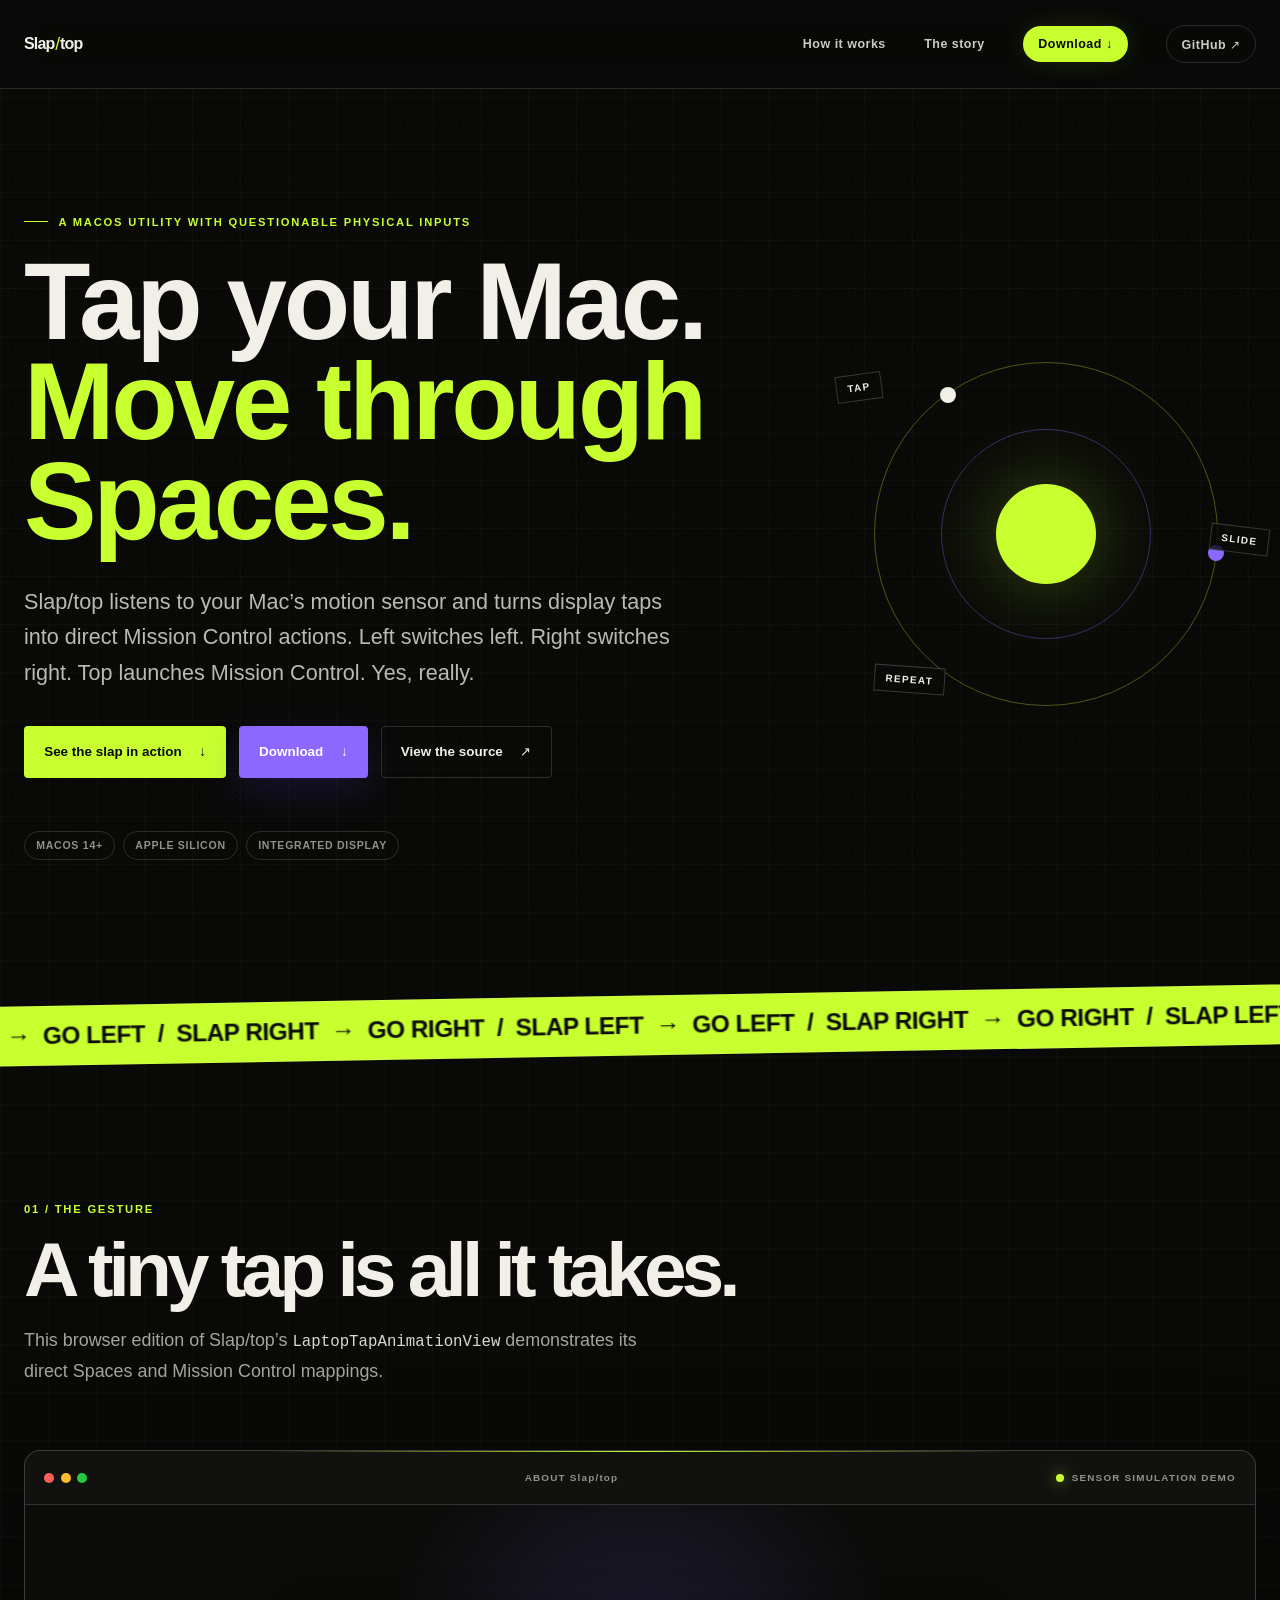
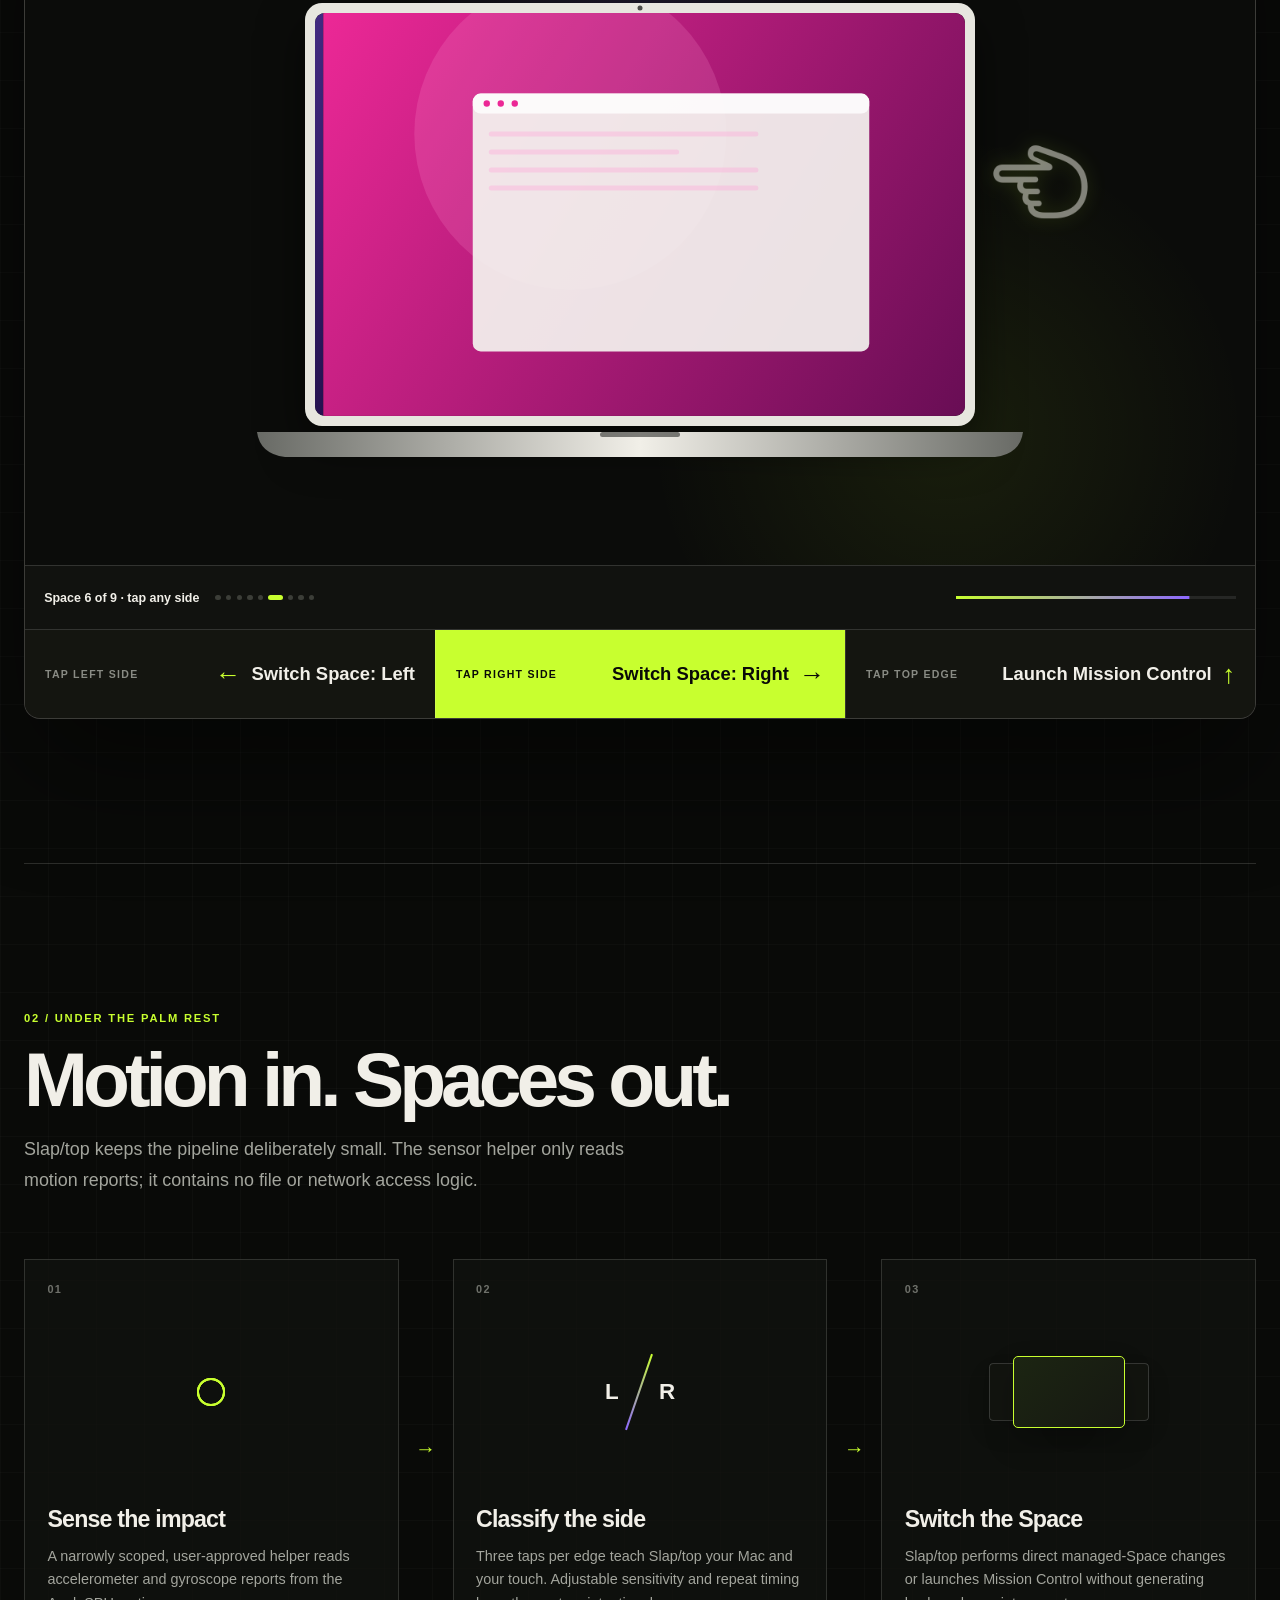
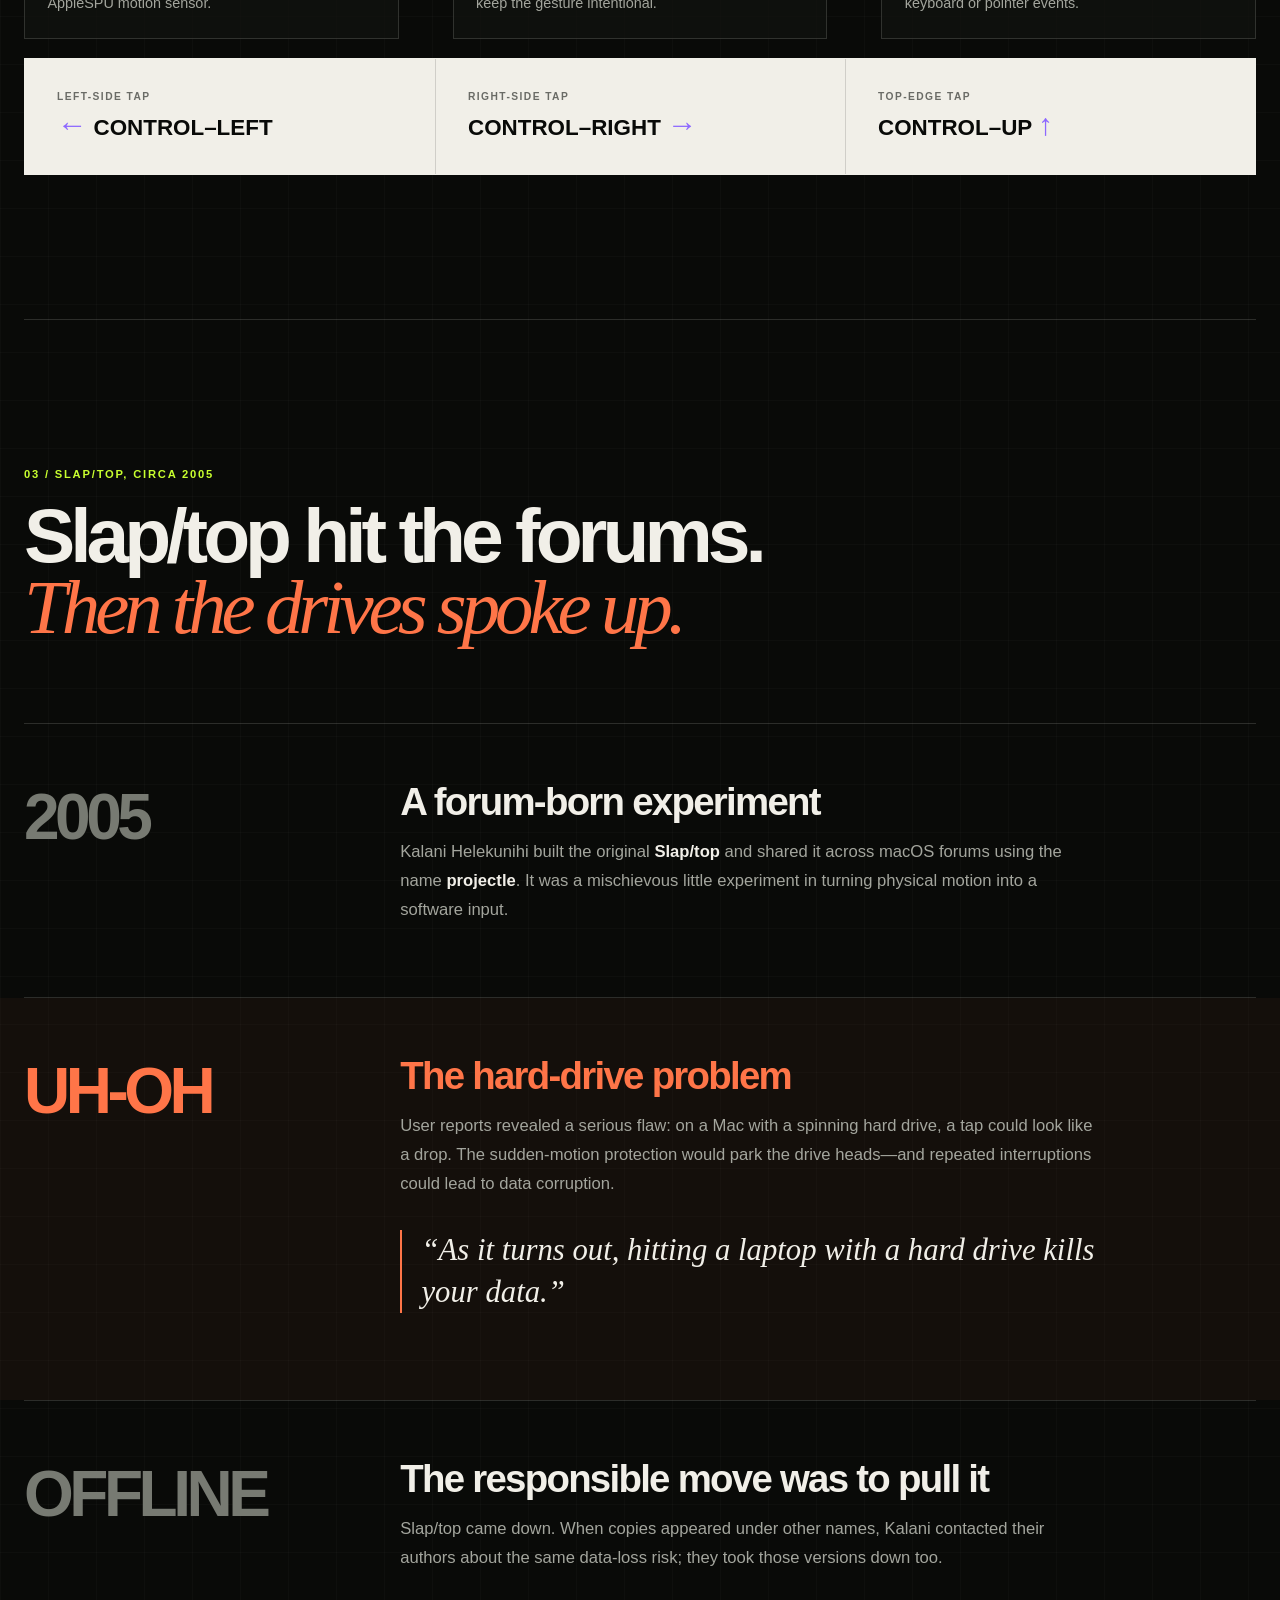
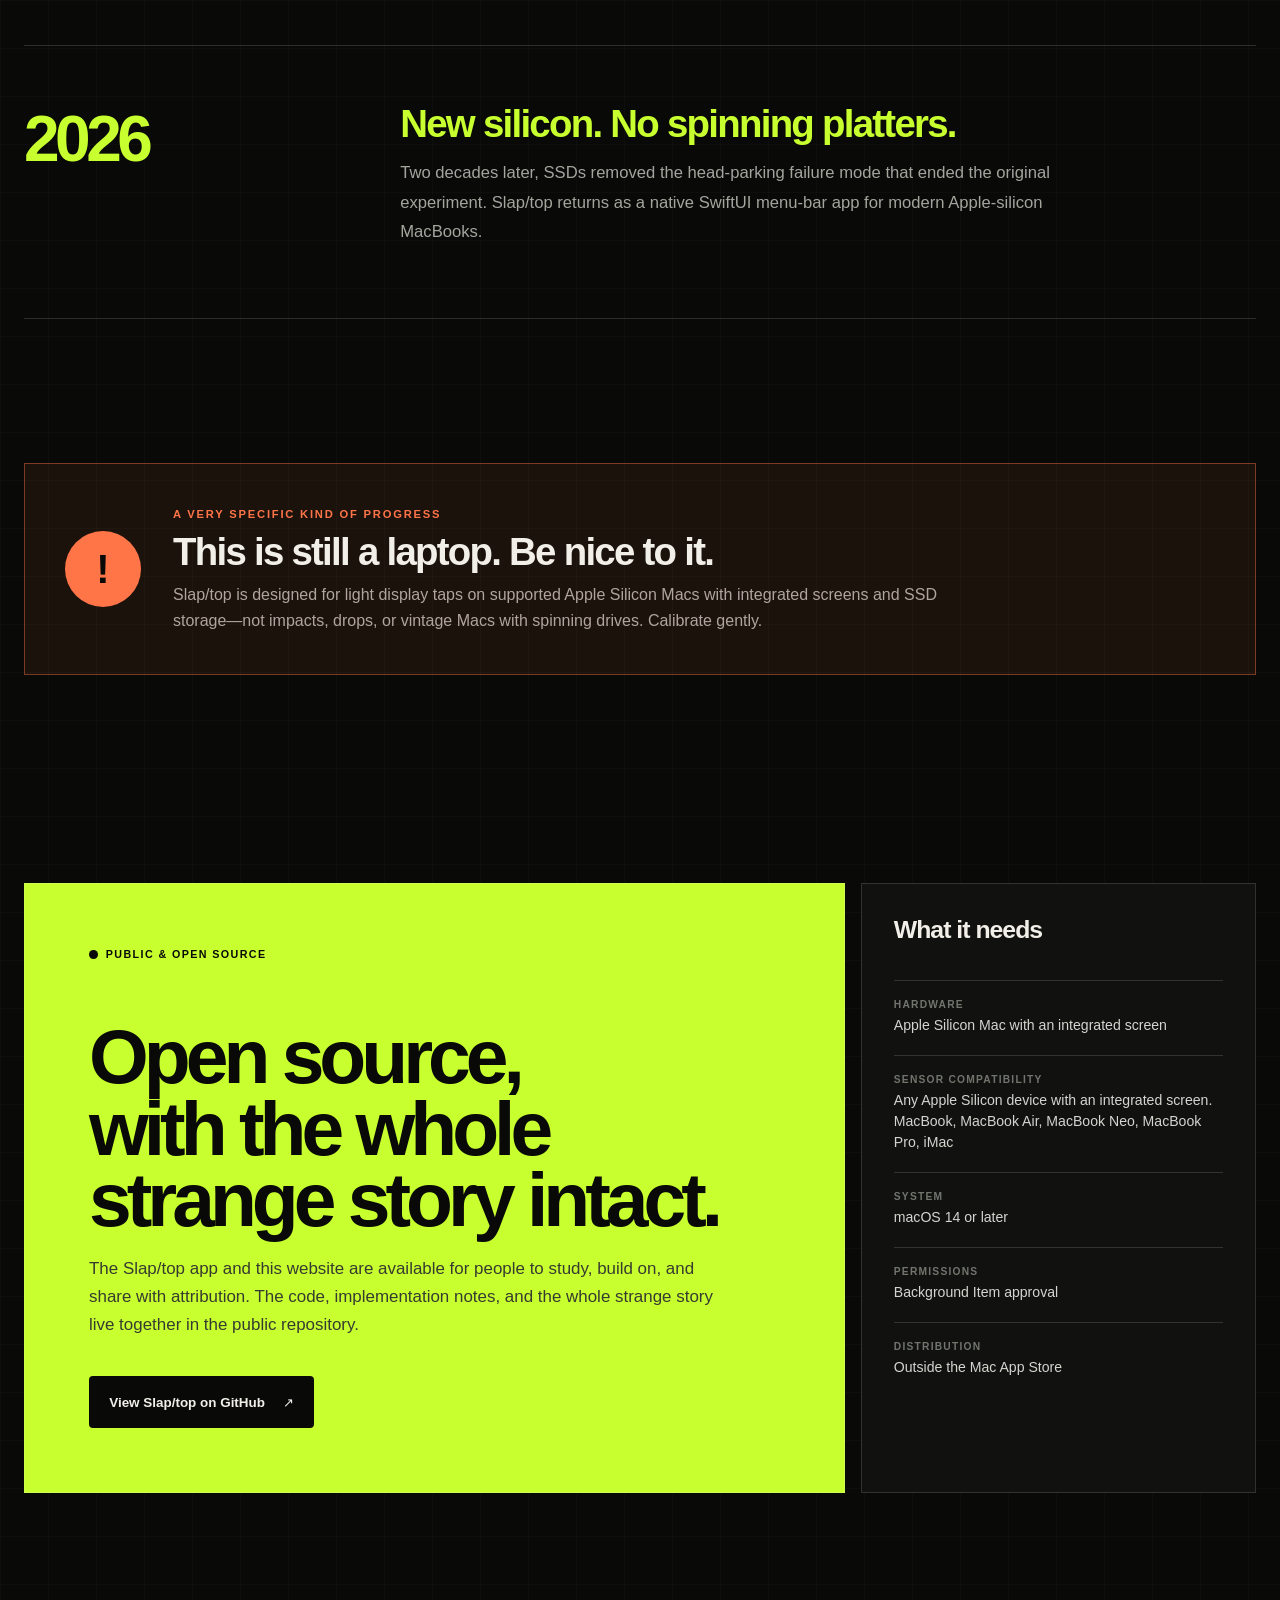
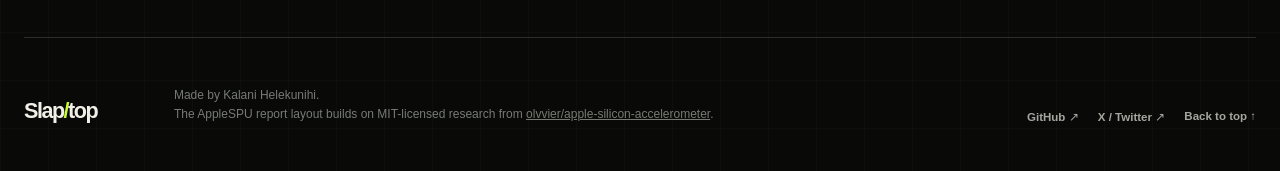
==== website/index.html @ c40cdbb3 "Build Slaptop macOS app and release pipeline Add tap detection, sensor daemon, Mission Control contr" ====
<!doctype html>
<html lang="en">
<head>
  <meta charset="utf-8">
  <meta name="viewport" content="width=device-width, initial-scale=1, maximum-scale=1, user-scalable=no, viewport-fit=cover">
  <meta name="theme-color" content="#090a08">
  <meta name="description" content="Slap/top turns display taps on an Apple Silicon Mac into direct Spaces and Mission Control actions. A modern revival of Kalani Helekunihi's 2005 utility, originally shared under the forum name projectle.">
  <meta property="og:type" content="website">
  <meta property="og:url" content="https://slaptop.am.guru/">
  <meta property="og:title" content="Slap/top — tap your Mac, move through Spaces">
  <meta property="og:description" content="A wonderfully unnecessary macOS utility by Kalani Helekunihi, rebuilt for Apple silicon.">
  <meta property="og:image" content="https://slaptop.am.guru/og.png?v=20260718-7">
  <meta property="og:image:type" content="image/png">
  <meta property="og:image:width" content="2400">
  <meta property="og:image:height" content="1260">
  <meta property="og:image:alt" content="Slap/top social card showing the slash wordmark and an outlined laptop with nine colorful Spaces.">
  <meta name="twitter:card" content="summary_large_image">
  <meta name="twitter:title" content="Slap/top — tap your Mac, move through Spaces">
  <meta name="twitter:description" content="A wonderfully unnecessary macOS utility by Kalani Helekunihi, rebuilt for Apple silicon.">
  <meta name="twitter:image" content="https://slaptop.am.guru/og.png?v=20260718-7">
  <title>Slap/top — Tap your Mac. Move through Spaces.</title>
  <link rel="alternate" type="image/svg+xml" href="og.svg?v=20260718-7" title="Slap/top social card vector source">
  <link rel="preload" as="image" href="mission-control.webp?v=20260718-4" type="image/webp">
  <link rel="stylesheet" href="styles.css?v=20260718-11">
  <script src="script.js?v=20260718-12" defer></script>
</head>
<body>
  <a class="skip-link" href="#main">Skip to content</a>

  <div class="ambient ambient-one" aria-hidden="true"></div>
  <div class="ambient ambient-two" aria-hidden="true"></div>

  <header class="site-header">
    <div class="site-header-inner">
      <a class="wordmark" href="#top" aria-label="Slap/top home">
        <span>Slap</span><b aria-hidden="true">/</b><span>top</span>
      </a>
      <nav aria-label="Primary navigation">
        <a href="#how">How it works</a>
        <a href="#history">The story</a>
        <a class="nav-download" href="https://github.com/AM-Guru/Slaptop/releases/latest" data-latest-dmg>
          Download <span aria-hidden="true">↓</span>
        </a>
        <a class="nav-github" href="https://github.com/am-guru/Slaptop" target="_blank" rel="noopener noreferrer">
          GitHub <span aria-hidden="true">↗</span>
        </a>
      </nav>
    </div>
  </header>

  <main id="main">
    <section class="hero" id="top">
      <div class="hero-copy">
        <div class="eyebrow reveal">A macOS utility with questionable physical inputs</div>
        <h1 class="reveal">
          Tap your Mac.<br>
          <span>Move through Spaces.</span>
        </h1>
        <p class="hero-lede reveal">
          Slap/top listens to your Mac’s motion sensor and turns display taps into direct Mission Control actions. Left switches left. Right switches right. Top launches Mission Control. Yes, really.
        </p>
        <div class="hero-actions reveal">
          <a class="button button-primary" href="#demo">See the slap in action <span aria-hidden="true">↓</span></a>
          <a class="button button-download" href="https://github.com/AM-Guru/Slaptop/releases/latest" data-latest-dmg>
            Download <span aria-hidden="true">↓</span>
          </a>
          <a class="button button-secondary" href="https://github.com/am-guru/Slaptop" target="_blank" rel="noopener noreferrer">
            View the source <span aria-hidden="true">↗</span>
          </a>
        </div>
        <div class="hero-meta reveal" aria-label="System requirements">
          <span>macOS 14+</span>
          <span>Apple silicon</span>
          <span>Integrated display</span>
        </div>
      </div>

      <div class="hero-orbit" aria-hidden="true">
        <div class="orbit-ring"></div>
        <span class="orbit-label orbit-label-one">TAP</span>
        <span class="orbit-label orbit-label-two">SLIDE</span>
        <span class="orbit-label orbit-label-three">REPEAT</span>
      </div>
    </section>

    <div class="kinetic-strip" aria-hidden="true">
      <div class="kinetic-track">
        <span>SLAP LEFT&nbsp; → &nbsp;GO LEFT&nbsp; / &nbsp;SLAP RIGHT&nbsp; → &nbsp;GO RIGHT&nbsp; / &nbsp;</span>
        <span>SLAP LEFT&nbsp; → &nbsp;GO LEFT&nbsp; / &nbsp;SLAP RIGHT&nbsp; → &nbsp;GO RIGHT&nbsp; / &nbsp;</span>
      </div>
    </div>

    <section class="demo-section" id="demo">
      <div class="section-heading reveal">
        <span class="section-number">01 / THE GESTURE</span>
        <h2>A tiny tap is all it takes.</h2>
        <p>This browser edition of Slap/top’s <code>LaptopTapAnimationView</code> demonstrates its direct Spaces and Mission Control mappings.</p>
      </div>

      <div class="demo-shell reveal">
        <div class="demo-topbar">
          <div class="window-dots" aria-hidden="true"><i></i><i></i><i></i></div>
          <span>ABOUT Slap/top</span>
          <span class="live-badge"><i aria-hidden="true"></i> SENSOR SIMULATION DEMO</span>
        </div>
        <div class="demo-stage" role="group" aria-label="Interactive Slap/top demonstration with nine virtual Spaces and Mission Control">
          <canvas id="tap-demo" aria-hidden="true"></canvas>
          <button class="screen-tap-zone screen-tap-left" type="button" data-screen-tap="left" aria-label="Tap the left side of the display to switch one Space left"></button>
          <button class="screen-tap-zone screen-tap-right" type="button" data-screen-tap="right" aria-label="Tap the right side of the display to switch one Space right"></button>
          <button class="screen-tap-zone screen-tap-top" type="button" data-screen-tap="top" aria-label="Tap the top edge of the display to launch Mission Control"></button>
          <div class="demo-fallback">Tap left to switch left. Tap right to switch right. Tap the top edge to launch Mission Control.</div>
        </div>
        <div class="demo-caption" aria-live="polite">
          <div class="demo-status">
            <span id="demo-caption">Space 5 of 9 · tap any side</span>
            <div class="space-pagination" id="space-pagination" aria-hidden="true"></div>
          </div>
          <div class="phase-meter" aria-hidden="true"><i id="phase-meter-fill"></i></div>
        </div>
        <div class="demo-controls" aria-label="Try the Slap/top gesture">
          <button class="demo-control demo-control-left" type="button" data-tap-side="left">
            <span>Tap left side</span>
            <strong><i aria-hidden="true">←</i> Switch Space: Left</strong>
          </button>
          <button class="demo-control demo-control-right" type="button" data-tap-side="right">
            <span>Tap right side</span>
            <strong>Switch Space: Right <i aria-hidden="true">→</i></strong>
          </button>
          <button class="demo-control demo-control-top" type="button" data-tap-side="top">
            <span>Tap top edge</span>
            <strong>Launch Mission Control <i aria-hidden="true">↑</i></strong>
          </button>
        </div>
      </div>
    </section>

    <section class="how-section" id="how">
      <div class="section-heading reveal">
        <span class="section-number">02 / UNDER THE PALM REST</span>
        <h2>Motion in. Spaces out.</h2>
        <p>Slap/top keeps the pipeline deliberately small. The sensor helper only reads motion reports; it contains no file or network access logic.</p>
      </div>

      <div class="signal-flow">
        <article class="flow-card reveal">
          <span class="flow-index">01</span>
          <div class="flow-glyph sensor-glyph" aria-hidden="true"><i></i><i></i><i></i></div>
          <h3>Sense the impact</h3>
          <p>A narrowly scoped, user-approved helper reads accelerometer and gyroscope reports from the AppleSPU motion sensor.</p>
        </article>
        <div class="flow-arrow" aria-hidden="true">→</div>
        <article class="flow-card reveal">
          <span class="flow-index">02</span>
          <div class="flow-glyph classify-glyph" aria-hidden="true"><span>L</span><i></i><span>R</span></div>
          <h3>Classify the side</h3>
          <p>Three taps per edge teach Slap/top your Mac and your touch. Adjustable sensitivity and repeat timing keep the gesture intentional.</p>
        </article>
        <div class="flow-arrow" aria-hidden="true">→</div>
        <article class="flow-card reveal">
          <span class="flow-index">03</span>
          <div class="flow-glyph spaces-glyph" aria-hidden="true"><i></i><i></i><i></i></div>
          <h3>Switch the Space</h3>
          <p>Slap/top performs direct managed-Space changes or launches Mission Control without generating keyboard or pointer events.</p>
        </article>
      </div>

      <div class="mapping-card reveal">
        <div>
          <span class="mapping-label">LEFT-SIDE TAP</span>
          <strong><i aria-hidden="true">←</i> CONTROL–LEFT</strong>
        </div>
        <div>
          <span class="mapping-label">RIGHT-SIDE TAP</span>
          <strong>CONTROL–RIGHT <i aria-hidden="true">→</i></strong>
        </div>
        <div>
          <span class="mapping-label">TOP-EDGE TAP</span>
          <strong>CONTROL–UP <i aria-hidden="true">↑</i></strong>
        </div>
      </div>
    </section>

    <section class="history-section" id="history">
      <div class="history-intro reveal">
        <span class="section-number">03 / Slap/top, CIRCA 2005</span>
        <h2>Slap/top hit the forums.<br><em>Then the drives spoke up.</em></h2>
      </div>

      <div class="timeline">
        <article class="timeline-item reveal">
          <div class="timeline-year">2005</div>
          <div class="timeline-copy">
            <h3>A forum-born experiment</h3>
            <p>Kalani Helekunihi built the original <strong>Slap/top</strong> and shared it across macOS forums using the name <strong>projectle</strong>. It was a mischievous little experiment in turning physical motion into a software input.</p>
          </div>
        </article>

        <article class="timeline-item timeline-warning reveal">
          <div class="timeline-year">UH-OH</div>
          <div class="timeline-copy">
            <h3>The hard-drive problem</h3>
            <p>User reports revealed a serious flaw: on a Mac with a spinning hard drive, a tap could look like a drop. The sudden-motion protection would park the drive heads—and repeated interruptions could lead to data corruption.</p>
            <p class="pull-quote">“As it turns out, hitting a laptop with a hard drive kills your data.”</p>
          </div>
        </article>

        <article class="timeline-item reveal">
          <div class="timeline-year">OFFLINE</div>
          <div class="timeline-copy">
            <h3>The responsible move was to pull it</h3>
            <p>Slap/top came down. When copies appeared under other names, Kalani contacted their authors about the same data-loss risk; they took those versions down too.</p>
          </div>
        </article>

        <article class="timeline-item timeline-now reveal">
          <div class="timeline-year">2026</div>
          <div class="timeline-copy">
            <h3>New silicon. No spinning platters.</h3>
            <p>Two decades later, SSDs removed the head-parking failure mode that ended the original experiment. Slap/top returns as a native SwiftUI menu-bar app for modern Apple-silicon MacBooks.</p>
          </div>
        </article>
      </div>
    </section>

    <section class="reality-check reveal" aria-labelledby="reality-heading">
      <div class="reality-mark" aria-hidden="true">!</div>
      <div>
        <span class="section-number">A VERY SPECIFIC KIND OF PROGRESS</span>
        <h2 id="reality-heading">This is still a laptop. Be nice to it.</h2>
        <p>Slap/top is designed for light display taps on supported Apple Silicon Macs with integrated screens and SSD storage—not impacts, drops, or vintage Macs with spinning drives. Calibrate gently.</p>
      </div>
    </section>

    <section class="open-section" id="source">
      <div class="open-card reveal">
        <span class="availability"><i aria-hidden="true"></i> PUBLIC &amp; OPEN SOURCE</span>
        <h2>Open source,<br>with the whole strange story intact.</h2>
        <p>The Slap/top app and this website are available for people to study, build on, and share with attribution. The code, implementation notes, and the whole strange story live together in the public repository.</p>
        <a class="button button-dark" href="https://github.com/am-guru/Slaptop" target="_blank" rel="noopener noreferrer">
          View Slap/top on GitHub <span aria-hidden="true">↗</span>
        </a>
      </div>

      <div class="requirements reveal">
        <h3>What it needs</h3>
        <dl>
          <div><dt>Hardware</dt><dd>Apple Silicon Mac with an integrated screen</dd></div>
          <div><dt>Sensor compatibility</dt><dd>Any Apple Silicon device with an integrated screen. MacBook, MacBook Air, MacBook Neo, MacBook Pro, iMac</dd></div>
          <div><dt>System</dt><dd>macOS 14 or later</dd></div>
          <div><dt>Permissions</dt><dd>Background Item approval</dd></div>
          <div><dt>Distribution</dt><dd>Outside the Mac App Store</dd></div>
        </dl>
      </div>
    </section>
  </main>

  <footer>
    <div class="footer-wordmark">Slap<span>/</span>top</div>
    <p>Made by Kalani Helekunihi.<br>The AppleSPU report layout builds on MIT-licensed research from <a href="https://github.com/olvvier/apple-silicon-accelerometer" target="_blank" rel="noopener noreferrer">olvvier/apple-silicon-accelerometer</a>.</p>
    <div class="footer-links">
      <a href="https://github.com/am-guru/Slaptop" target="_blank" rel="noopener noreferrer">GitHub ↗</a>
      <a href="https://x.com/kalanimakutu" target="_blank" rel="noopener noreferrer" aria-label="Kalani Helekunihi on X">X / Twitter ↗</a>
      <a href="#top">Back to top ↑</a>
    </div>
  </footer>
</body>
</html>
---- website/styles.css ----
:root {
  --ink: #090a08;
  --paper: #f1efe8;
  --muted: #a3a59d;
  --line: rgba(241, 239, 232, 0.15);
  --acid: #c8ff2f;
  --violet: #8d68ff;
  --orange: #ff7548;
  --blue: #527dff;
  --max: 1240px;
  color-scheme: dark;
  font-family: Inter, ui-sans-serif, -apple-system, BlinkMacSystemFont, "Segoe UI", sans-serif;
  font-synthesis: none;
  background: var(--ink);
  color: var(--paper);
}

* {
  box-sizing: border-box;
}

html {
  width: 100%;
  max-width: 100%;
  overflow-x: hidden;
  overflow-x: clip;
  overscroll-behavior-x: none;
  scroll-behavior: auto;
  scroll-padding-top: 7rem;
  touch-action: pan-y;
  -webkit-text-size-adjust: 100%;
  text-size-adjust: 100%;
}

body {
  position: relative;
  width: 100%;
  max-width: 100%;
  min-width: 0;
  margin: 0;
  overflow-x: hidden;
  overflow-x: clip;
  overscroll-behavior-x: none;
  touch-action: pan-y;
  background:
    linear-gradient(rgba(255,255,255,0.021) 1px, transparent 1px),
    linear-gradient(90deg, rgba(255,255,255,0.021) 1px, transparent 1px),
    var(--ink);
  background-size: 48px 48px;
  color: var(--paper);
}

body::before {
  position: fixed;
  z-index: 20;
  inset: 0;
  pointer-events: none;
  content: "";
  opacity: 0.18;
  background-image:
    radial-gradient(circle at 15% 25%, rgba(255,255,255,0.16) 0 0.5px, transparent 0.8px),
    radial-gradient(circle at 75% 65%, rgba(255,255,255,0.12) 0 0.45px, transparent 0.75px);
  background-size: 7px 7px, 11px 11px;
}

a {
  color: inherit;
}

button,
a {
  -webkit-tap-highlight-color: transparent;
  touch-action: manipulation;
}

button {
  font: inherit;
}

.skip-link {
  position: fixed;
  z-index: 100;
  top: 1rem;
  left: 1rem;
  padding: 0.7rem 1rem;
  transform: translateY(-200%);
  background: var(--acid);
  color: var(--ink);
  font-weight: 800;
}

.skip-link:focus {
  transform: translateY(0);
}

.ambient {
  position: fixed;
  z-index: -1;
  width: 44rem;
  height: 44rem;
  border-radius: 50%;
  filter: blur(120px);
  opacity: 0.13;
  pointer-events: none;
}

.ambient-one {
  top: -20rem;
  right: -13rem;
  background: var(--violet);
}

.ambient-two {
  bottom: 5rem;
  left: -24rem;
  background: var(--acid);
}

.site-header {
  position: fixed;
  z-index: 50;
  inset: 0 0 auto;
  width: 100%;
  margin: 0;
  border-bottom: 1px solid var(--line);
  background: rgba(9, 10, 8, 0.88);
  -webkit-backdrop-filter: blur(22px) saturate(145%);
  backdrop-filter: blur(22px) saturate(145%);
}

main {
  width: 100%;
  max-width: 100%;
  overflow-x: hidden;
  overflow-x: clip;
  padding-top: 88px;
}

.site-header-inner {
  width: min(calc(100% - 48px), var(--max));
  height: 88px;
  margin: 0 auto;
  display: flex;
  align-items: center;
  justify-content: space-between;
}

.wordmark {
  display: inline-flex;
  align-items: center;
  gap: 0;
  color: var(--paper);
  font-size: 1rem;
  font-weight: 900;
  letter-spacing: -0.05em;
  text-decoration: none;
}

.wordmark b {
  margin: 0 0.04em;
  color: var(--acid);
  font-size: 1.1em;
  font-weight: 500;
  text-shadow: 0 0 18px rgba(200, 255, 47, 0.48);
}

nav {
  display: flex;
  align-items: center;
  gap: clamp(1.2rem, 3vw, 2.6rem);
}

nav a {
  color: #cacbc5;
  font-size: 0.78rem;
  font-weight: 700;
  letter-spacing: 0.04em;
  text-decoration: none;
  transition: color 180ms ease;
}

nav a:hover,
nav a:focus-visible {
  color: var(--paper);
}

.nav-github {
  padding: 0.66rem 0.9rem;
  border: 1px solid var(--line);
  border-radius: 999px;
}

.nav-download {
  padding: 0.7rem 0.95rem;
  border-radius: 999px;
  background: var(--acid);
  color: var(--ink);
  box-shadow: 0 0 24px rgba(200, 255, 47, 0.12);
}

nav a.nav-download:hover,
nav a.nav-download:focus-visible {
  background: #d7ff68;
  color: var(--ink);
}

.hero {
  position: relative;
  width: min(calc(100% - 48px), var(--max));
  min-height: 760px;
  margin: 0 auto;
  display: grid;
  align-items: center;
  grid-template-columns: minmax(0, 1fr) 32%;
  padding: 7.5rem 0 8.5rem;
}

.hero-copy {
  position: relative;
  z-index: 2;
}

.eyebrow,
.section-number {
  display: inline-flex;
  align-items: center;
  gap: 0.65rem;
  color: var(--acid);
  font-size: 0.7rem;
  font-weight: 850;
  letter-spacing: 0.16em;
  text-transform: uppercase;
}

.eyebrow::before {
  width: 1.5rem;
  height: 1px;
  content: "";
  background: currentColor;
}

h1,
h2,
h3,
p {
  margin-top: 0;
}

h1 {
  max-width: 980px;
  margin: 1.5rem 0 2rem;
  font-size: clamp(4.2rem, 8.5vw, 8.4rem);
  font-weight: 900;
  font-kerning: normal;
  line-height: 0.92;
  letter-spacing: -0.03em;
  text-rendering: optimizeLegibility;
}

h1 span {
  display: inline-block;
  color: var(--acid);
  -webkit-text-stroke: 0;
}

.hero-lede {
  max-width: 660px;
  color: #b8bab3;
  font-size: clamp(1.08rem, 2vw, 1.35rem);
  line-height: 1.65;
}

.hero-actions {
  margin-top: 2.2rem;
  display: flex;
  flex-wrap: wrap;
  gap: 0.8rem;
}

.button {
  min-height: 52px;
  display: inline-flex;
  align-items: center;
  justify-content: center;
  gap: 1.1rem;
  padding: 0.9rem 1.2rem;
  border: 1px solid transparent;
  border-radius: 4px;
  font-size: 0.84rem;
  font-weight: 800;
  text-decoration: none;
  transition: transform 180ms ease, background 180ms ease, color 180ms ease, border-color 180ms ease;
}

.button:hover,
.button:focus-visible {
  transform: translateY(-2px);
}

.button-primary {
  background: var(--acid);
  color: var(--ink);
}

.button-primary:hover,
.button-primary:focus-visible {
  background: #d7ff68;
}

.button-secondary {
  border-color: var(--line);
  color: var(--paper);
}

.button-download {
  border-color: rgba(141, 104, 255, 0.78);
  background: var(--violet);
  color: #fff;
  box-shadow: 0 14px 36px rgba(82, 46, 180, 0.22);
}

.button-download:hover,
.button-download:focus-visible {
  border-color: #a98fff;
  background: #9d7cff;
}

.button-secondary:hover,
.button-secondary:focus-visible {
  border-color: rgba(241, 239, 232, 0.45);
  background: rgba(255,255,255,0.05);
}

.hero-meta {
  margin-top: 3.3rem;
  display: flex;
  flex-wrap: wrap;
  gap: 0.5rem;
}

.hero-meta span {
  padding: 0.48rem 0.7rem;
  border: 1px solid var(--line);
  border-radius: 999px;
  color: #8f918a;
  font-size: 0.66rem;
  font-weight: 750;
  letter-spacing: 0.07em;
  text-transform: uppercase;
}

.hero-orbit {
  position: relative;
  aspect-ratio: 1;
  width: min(34vw, 420px);
  justify-self: end;
}

.orbit-ring,
.hero-orbit::before,
.hero-orbit::after {
  position: absolute;
  inset: 9%;
  border: 1px solid rgba(200, 255, 47, 0.32);
  border-radius: 50%;
  content: "";
}

.hero-orbit::before {
  inset: 25%;
  border-color: rgba(141, 104, 255, 0.36);
}

.hero-orbit::after {
  inset: 38%;
  border: 0;
  background: var(--acid);
  box-shadow: 0 0 80px rgba(200, 255, 47, 0.28);
  animation: orbit-pulse 3.6s ease-in-out infinite;
}

.orbit-ring {
  animation: orbit-spin 14s linear infinite;
}

.orbit-ring::before,
.orbit-ring::after {
  position: absolute;
  width: 1rem;
  height: 1rem;
  border-radius: 50%;
  content: "";
  background: var(--paper);
}

.orbit-ring::before {
  top: 7%;
  left: 19%;
}

.orbit-ring::after {
  right: -0.45rem;
  bottom: 42%;
  background: var(--violet);
}

.orbit-label {
  position: absolute;
  z-index: 2;
  padding: 0.45rem 0.65rem;
  border: 1px solid rgba(255,255,255,0.19);
  background: rgba(9, 10, 8, 0.8);
  color: var(--paper);
  font-size: 0.62rem;
  font-weight: 900;
  letter-spacing: 0.14em;
}

.orbit-label-one { top: 12%; left: 0; transform: rotate(-8deg); }
.orbit-label-two { top: 48%; right: -3%; transform: rotate(7deg); }
.orbit-label-three { bottom: 12%; left: 9%; transform: rotate(4deg); }

@keyframes orbit-spin {
  to { transform: rotate(360deg); }
}

@keyframes orbit-pulse {
  0%, 100% { transform: scale(0.9); }
  50% { transform: scale(1.08); }
}

.kinetic-strip {
  overflow: hidden;
  border-block: 1px solid var(--line);
  background: var(--acid);
  color: var(--ink);
  transform: rotate(-1deg) scale(1.015);
}

.kinetic-track {
  width: max-content;
  display: flex;
  padding: 0.9rem 0;
  font-size: clamp(1rem, 2vw, 1.5rem);
  font-weight: 950;
  letter-spacing: -0.02em;
  animation: ticker 22s linear infinite;
  will-change: transform;
}

.kinetic-track > span {
  flex: 0 0 auto;
  white-space: nowrap;
}

.kinetic-track.is-managed {
  animation: none;
}

@keyframes ticker {
  to { transform: translateX(-50%); }
}

.demo-section,
.how-section,
.history-section,
.open-section {
  width: min(calc(100% - 48px), var(--max));
  margin: 0 auto;
  padding: 9rem 0;
}

.section-heading {
  max-width: 760px;
  margin-bottom: 4rem;
}

.section-heading h2,
.history-intro h2,
.open-card h2 {
  margin: 1.1rem 0 1.2rem;
  font-size: clamp(3rem, 6vw, 5.8rem);
  line-height: 0.93;
  letter-spacing: -0.065em;
}

.section-heading p,
.history-intro p {
  max-width: 650px;
  color: var(--muted);
  font-size: 1.12rem;
  line-height: 1.7;
}

.section-heading code {
  color: #d8dacd;
  font-family: ui-monospace, "SFMono-Regular", Menlo, Monaco, Consolas, monospace;
  font-size: 0.88em;
}

.demo-shell {
  position: relative;
  overflow: hidden;
  border: 1px solid rgba(241, 239, 232, 0.19);
  border-radius: 16px;
  background: #11120f;
  box-shadow: 0 50px 120px rgba(0,0,0,0.48);
}

.demo-shell::after {
  position: absolute;
  top: 0;
  left: 50%;
  width: 60%;
  height: 1px;
  transform: translateX(-50%);
  content: "";
  background: linear-gradient(90deg, transparent, var(--acid), transparent);
}

.demo-topbar,
.demo-caption {
  min-height: 54px;
  display: flex;
  align-items: center;
  justify-content: space-between;
  padding: 0 1.2rem;
  border-bottom: 1px solid var(--line);
  color: #90928b;
  font-size: 0.62rem;
  font-weight: 850;
  letter-spacing: 0.12em;
}

.window-dots {
  display: flex;
  gap: 0.42rem;
}

.window-dots i {
  width: 0.62rem;
  height: 0.62rem;
  border-radius: 50%;
  background: #ff5f57;
}

.window-dots i:nth-child(2) { background: #febc2e; }
.window-dots i:nth-child(3) { background: #28c840; }

.live-badge {
  display: inline-flex;
  align-items: center;
  gap: 0.5rem;
}

.live-badge i {
  width: 0.5rem;
  height: 0.5rem;
  border-radius: 50%;
  background: var(--acid);
  box-shadow: 0 0 14px rgba(200, 255, 47, 0.6);
}

.demo-stage {
  position: relative;
  min-height: clamp(360px, 52vw, 660px);
  display: grid;
  place-items: center;
  background:
    radial-gradient(circle at 50% 25%, rgba(141, 104, 255, 0.17), transparent 32%),
    radial-gradient(circle at 75% 80%, rgba(200, 255, 47, 0.08), transparent 28%),
    #0b0c0a;
}

#tap-demo {
  width: 100%;
  height: 100%;
  position: absolute;
  inset: 0;
  pointer-events: none;
}

.screen-tap-zone {
  position: absolute;
  z-index: 3;
  display: block;
  padding: 0;
  border: 0;
  border-radius: 7px;
  background: transparent;
  color: transparent;
  cursor: pointer;
  touch-action: manipulation;
  -webkit-user-select: none;
  user-select: none;
}

.screen-tap-zone:focus-visible {
  background: rgba(200, 255, 47, 0.045);
  outline: 1px solid rgba(200, 255, 47, 0.42);
  outline-offset: -1px;
}

@media (hover: hover) and (pointer: fine) {
  .screen-tap-zone:hover {
    background: rgba(200, 255, 47, 0.045);
    outline: 1px solid rgba(200, 255, 47, 0.42);
    outline-offset: -1px;
  }
}

.screen-tap-top {
  z-index: 4;
}

.demo-fallback {
  display: none;
}

.demo-caption {
  position: relative;
  min-height: 64px;
  border-top: 1px solid var(--line);
  border-bottom: 0;
  color: var(--paper);
  font-size: 0.78rem;
  letter-spacing: 0;
  text-transform: none;
}

.demo-status {
  min-width: 0;
  display: flex;
  align-items: center;
  gap: 1rem;
}

.space-pagination {
  display: inline-flex;
  align-items: center;
  gap: 0.32rem;
}

.space-pagination i {
  width: 0.34rem;
  height: 0.34rem;
  display: block;
  border-radius: 50%;
  background: #3c3e38;
  transition: width 180ms ease, border-radius 180ms ease, background 180ms ease;
}

.space-pagination i.is-current {
  width: 0.9rem;
  border-radius: 999px;
  background: var(--acid);
}

.demo-controls {
  display: grid;
  grid-template-columns: repeat(3, minmax(0, 1fr));
  border-top: 1px solid var(--line);
}

.demo-control {
  min-height: 88px;
  padding: 1rem 1.25rem;
  display: flex;
  align-items: center;
  justify-content: space-between;
  gap: 1rem;
  border: 0;
  background: #141510;
  color: var(--paper);
  cursor: pointer;
  text-align: left;
  touch-action: manipulation;
  transform-origin: center;
  transition: background 180ms ease, color 180ms ease, box-shadow 180ms ease;
}

.demo-control + .demo-control {
  border-left: 1px solid var(--line);
}

.demo-control span {
  color: #898b84;
  font-size: 0.66rem;
  font-weight: 850;
  letter-spacing: 0.12em;
  text-transform: uppercase;
}

.demo-control strong {
  display: inline-flex;
  align-items: center;
  gap: 0.65rem;
  font-size: clamp(0.9rem, 1.8vw, 1.15rem);
}

.demo-control strong i {
  color: var(--acid);
  font-size: 1.4em;
  font-style: normal;
  font-weight: 400;
}

.demo-control:focus-visible {
  background: #ddff83;
  color: var(--ink);
}

.demo-control:active {
  background: var(--acid);
  color: var(--ink);
}

.demo-control.is-triggered,
.demo-control.is-clicked {
  background: var(--acid);
  color: var(--ink);
}

.demo-control.is-clicked {
  animation: demo-control-click-pulse 540ms cubic-bezier(0.22, 1, 0.36, 1);
}

.demo-control:focus-visible span,
.demo-control:active span,
.demo-control.is-triggered span,
.demo-control.is-clicked span,
.demo-control:focus-visible strong i,
.demo-control:active strong i,
.demo-control.is-triggered strong i,
.demo-control.is-clicked strong i {
  color: var(--ink);
}

@media (hover: hover) and (pointer: fine) {
  .demo-control:hover {
    background: #ddff83;
    color: var(--ink);
  }

  .demo-control:hover span,
  .demo-control:hover strong i {
    color: var(--ink);
  }
}

@keyframes demo-control-click-pulse {
  0% {
    transform: scale(1);
    box-shadow: inset 0 0 0 0 rgba(9, 10, 8, 0);
  }
  38% {
    transform: scale(0.975);
    box-shadow: inset 0 0 0 6px rgba(9, 10, 8, 0.18);
  }
  100% {
    transform: scale(1);
    box-shadow: inset 0 0 0 0 rgba(9, 10, 8, 0);
  }
}

.phase-meter {
  width: min(38%, 280px);
  height: 3px;
  overflow: hidden;
  background: rgba(255,255,255,0.09);
}

.phase-meter i {
  width: 100%;
  height: 100%;
  display: block;
  transform: scaleX(0);
  transform-origin: left;
  background: linear-gradient(90deg, var(--acid), var(--violet));
}

.how-section {
  border-top: 1px solid var(--line);
}

.signal-flow {
  display: grid;
  grid-template-columns: 1fr auto 1fr auto 1fr;
  align-items: stretch;
}

.flow-card {
  min-height: 380px;
  padding: 1.4rem;
  display: flex;
  flex-direction: column;
  border: 1px solid var(--line);
  background: rgba(17,18,15,0.74);
}

.flow-index {
  color: #6f716b;
  font-size: 0.68rem;
  font-weight: 800;
  letter-spacing: 0.13em;
}

.flow-glyph {
  height: 130px;
  margin: 2rem 0 auto;
  display: flex;
  align-items: center;
  justify-content: center;
}

.flow-card h3 {
  margin: 2rem 0 0.75rem;
  font-size: 1.45rem;
  letter-spacing: -0.035em;
}

.flow-card p {
  margin: 0;
  color: var(--muted);
  font-size: 0.9rem;
  line-height: 1.65;
}

.flow-arrow {
  width: 54px;
  display: grid;
  place-items: center;
  color: var(--acid);
  font-size: 1.3rem;
}

.sensor-glyph {
  position: relative;
}

.sensor-glyph i {
  position: absolute;
  width: 28px;
  height: 28px;
  border: 2px solid var(--acid);
  border-radius: 50%;
  animation: sensor-wave 2.3s ease-out infinite;
}

.sensor-glyph i:nth-child(2) { animation-delay: 0.6s; }
.sensor-glyph i:nth-child(3) { animation-delay: 1.2s; }

@keyframes sensor-wave {
  from { transform: scale(0.4); opacity: 1; }
  to { transform: scale(3.4); opacity: 0; }
}

.classify-glyph {
  gap: 1.2rem;
  color: var(--paper);
  font-size: 1.4rem;
  font-weight: 900;
}

.classify-glyph i {
  width: 2px;
  height: 80px;
  display: block;
  background: linear-gradient(var(--acid), var(--violet));
  transform: rotate(19deg);
}

.spaces-glyph {
  position: relative;
}

.spaces-glyph i {
  position: absolute;
  width: 112px;
  height: 72px;
  border: 1px solid rgba(255,255,255,0.42);
  border-radius: 5px;
  background: #161812;
  box-shadow: 0 14px 30px rgba(0,0,0,0.22);
}

.spaces-glyph i:nth-child(1) { transform: translateX(-35px) scale(0.8); opacity: 0.5; }
.spaces-glyph i:nth-child(2) { z-index: 2; border-color: var(--acid); background: linear-gradient(135deg, #1c2512, #161812); }
.spaces-glyph i:nth-child(3) { transform: translateX(35px) scale(0.8); opacity: 0.5; }

.mapping-card {
  margin-top: 1.2rem;
  display: grid;
  grid-template-columns: repeat(3, minmax(0, 1fr));
  align-items: stretch;
  gap: 0;
  padding: 0;
  border: 1px solid var(--line);
  background: var(--paper);
  color: var(--ink);
}

.mapping-card div {
  display: flex;
  flex-direction: column;
  gap: 0.35rem;
  padding: 2rem;
}

.mapping-card div + div {
  border-left: 1px solid rgba(9, 10, 8, 0.14);
}

.mapping-label {
  color: #6a6b66;
  font-size: 0.64rem;
  font-weight: 800;
  letter-spacing: 0.14em;
}

.mapping-card strong {
  font-size: clamp(1rem, 2vw, 1.4rem);
}

.mapping-card strong i {
  color: var(--violet);
  font-size: 1.35em;
  font-style: normal;
  font-weight: 400;
}

.mapping-arrow {
  color: var(--violet);
  font-size: 2.4rem;
  font-weight: 300;
}

.history-section {
  border-top: 1px solid var(--line);
}

.history-intro {
  max-width: 980px;
  margin-bottom: 5rem;
}

.history-intro em {
  color: var(--orange);
  font-family: Georgia, "Times New Roman", serif;
  font-weight: 400;
}

.timeline {
  border-top: 1px solid var(--line);
}

.timeline-item {
  display: grid;
  grid-template-columns: minmax(120px, 0.32fr) minmax(0, 1fr);
  gap: clamp(2rem, 8vw, 8rem);
  padding: 3.5rem 0;
  border-bottom: 1px solid var(--line);
}

.timeline-year {
  color: #777a72;
  font-size: clamp(2.2rem, 5vw, 5rem);
  font-weight: 900;
  letter-spacing: -0.07em;
}

.timeline-copy {
  max-width: 700px;
}

.timeline-copy h3 {
  margin-bottom: 0.8rem;
  font-size: clamp(1.65rem, 3vw, 2.45rem);
  letter-spacing: -0.045em;
}

.timeline-copy p {
  color: var(--muted);
  font-size: 1.04rem;
  line-height: 1.75;
}

.timeline-copy strong {
  color: var(--paper);
}

.timeline-warning .timeline-year,
.timeline-warning h3 {
  color: var(--orange);
}

.timeline-warning {
  position: relative;
}

.timeline-warning::before {
  position: absolute;
  inset: 0 -100vw;
  z-index: -1;
  content: "";
  background: rgba(255, 117, 72, 0.045);
}

.pull-quote {
  margin-top: 2rem;
  padding-left: 1.2rem;
  border-left: 2px solid var(--orange);
  color: var(--paper) !important;
  font-family: Georgia, "Times New Roman", serif;
  font-size: clamp(1.35rem, 2.4vw, 2.05rem) !important;
  font-style: italic;
  line-height: 1.35 !important;
}

.timeline-now .timeline-year,
.timeline-now h3 {
  color: var(--acid);
}

.reality-check {
  width: min(calc(100% - 48px), var(--max));
  margin: 0 auto 4rem;
  display: grid;
  grid-template-columns: auto minmax(0, 1fr);
  gap: 2rem;
  align-items: center;
  padding: 2.5rem;
  border: 1px solid rgba(255,117,72,0.42);
  background: rgba(255,117,72,0.075);
}

.reality-mark {
  width: 76px;
  height: 76px;
  display: grid;
  place-items: center;
  border-radius: 50%;
  background: var(--orange);
  color: var(--ink);
  font-size: 2.5rem;
  font-weight: 950;
}

.reality-check .section-number {
  color: var(--orange);
}

.reality-check h2 {
  margin: 0.5rem 0 0.45rem;
  font-size: clamp(1.7rem, 3vw, 2.6rem);
  letter-spacing: -0.045em;
}

.reality-check p {
  max-width: 800px;
  margin-bottom: 0;
  color: #b1a49e;
  line-height: 1.65;
}

.open-section {
  display: grid;
  grid-template-columns: minmax(0, 1.35fr) minmax(280px, 0.65fr);
  gap: 1rem;
}

.open-card,
.requirements {
  border: 1px solid var(--line);
}

.open-card {
  min-height: 610px;
  padding: clamp(2rem, 5vw, 5rem);
  display: flex;
  flex-direction: column;
  align-items: flex-start;
  background: var(--acid);
  color: var(--ink);
}

.availability {
  display: inline-flex;
  align-items: center;
  gap: 0.5rem;
  font-size: 0.67rem;
  font-weight: 900;
  letter-spacing: 0.13em;
}

.availability i {
  width: 0.55rem;
  height: 0.55rem;
  border-radius: 50%;
  background: var(--ink);
  animation: availability-pulse 1.7s ease-in-out infinite;
}

@keyframes availability-pulse {
  50% { opacity: 0.3; }
}

.open-card h2 {
  max-width: 700px;
  margin-top: auto;
}

.open-card p {
  max-width: 650px;
  color: #373a30;
  font-size: 1.06rem;
  line-height: 1.65;
}

.button-dark {
  margin-top: 1.3rem;
  background: var(--ink);
  color: var(--paper);
}

.button-dark:hover,
.button-dark:focus-visible {
  background: #24261f;
}

.requirements {
  padding: 2rem;
  background: #11120f;
}

.requirements h3 {
  margin-bottom: 2.2rem;
  font-size: 1.55rem;
  letter-spacing: -0.04em;
}

.requirements dl {
  margin: 0;
}

.requirements dl div {
  padding: 1.15rem 0;
  border-top: 1px solid var(--line);
}

.requirements dt {
  margin-bottom: 0.32rem;
  color: #72756e;
  font-size: 0.64rem;
  font-weight: 800;
  letter-spacing: 0.12em;
  text-transform: uppercase;
}

.requirements dd {
  margin: 0;
  color: #d4d5cf;
  font-size: 0.88rem;
  line-height: 1.5;
}

footer {
  width: min(calc(100% - 48px), var(--max));
  margin: 0 auto;
  display: grid;
  grid-template-columns: auto minmax(0, 1fr) auto;
  gap: clamp(2rem, 6vw, 6rem);
  align-items: end;
  padding: 3rem 0;
  border-top: 1px solid var(--line);
}

.footer-wordmark {
  font-size: 1.35rem;
  font-weight: 950;
  letter-spacing: -0.07em;
}

.footer-wordmark span {
  color: var(--acid);
}

footer p {
  max-width: 670px;
  margin: 0;
  color: #777a73;
  font-size: 0.75rem;
  line-height: 1.55;
}

footer p a:hover,
footer p a:focus-visible {
  color: var(--paper);
}

.footer-links {
  display: flex;
  flex-wrap: wrap;
  gap: 1.2rem;
}

.footer-links a {
  color: #a4a69f;
  font-size: 0.72rem;
  font-weight: 750;
  text-decoration: none;
}

.reveal {
  opacity: 1;
  transform: translateY(0);
}

:focus-visible {
  outline: 2px solid var(--acid);
  outline-offset: 4px;
}

@media (max-width: 900px) {
  .hero {
    min-height: auto;
    grid-template-columns: 1fr;
    padding: 7rem 0 6rem;
  }

  .hero-copy {
    grid-column: 1;
    grid-row: 1;
  }

  .hero-orbit {
    position: absolute;
    top: 12%;
    right: -14%;
    width: 42vw;
    opacity: 0.55;
  }

  .signal-flow {
    grid-template-columns: 1fr;
  }

  .flow-arrow {
    width: auto;
    height: 48px;
    transform: rotate(90deg);
  }

  .flow-card {
    min-height: 320px;
  }

  .mapping-card {
    grid-template-columns: 1fr;
  }

  .mapping-card div + div {
    border-top: 1px solid rgba(9, 10, 8, 0.14);
    border-left: 0;
  }

  .open-section {
    grid-template-columns: 1fr;
  }

  .open-card {
    min-height: 540px;
  }

  footer {
    grid-template-columns: 1fr;
    align-items: start;
    gap: 1.4rem;
  }
}

@media (max-width: 640px) {
  .site-header-inner,
  .hero,
  .demo-section,
  .how-section,
  .history-section,
  .open-section,
  .reality-check,
  footer {
    width: min(calc(100% - 28px), var(--max));
  }

  .site-header-inner {
    height: 72px;
  }

  main {
    padding-top: 72px;
  }

  nav {
    gap: 0.45rem;
  }

  nav a:not(.nav-github):not(.nav-download) {
    display: none;
  }

  .nav-github,
  .nav-download {
    padding: 0.55rem 0.68rem;
    font-size: 0.7rem;
  }

  .hero {
    padding: 5rem 0 5.5rem;
  }

  h1 {
    font-size: clamp(3.35rem, 17vw, 5.7rem);
    line-height: 0.92;
    letter-spacing: -0.025em;
  }

  .hero-orbit {
    top: 8%;
    right: -25%;
    width: 64vw;
    opacity: 0.34;
  }

  .hero-actions {
    align-items: stretch;
    flex-direction: column;
  }

  .button {
    width: 100%;
  }

  .demo-section,
  .how-section,
  .history-section,
  .open-section {
    padding: 6rem 0;
  }

  .section-heading {
    margin-bottom: 2.6rem;
  }

  .demo-topbar > span:nth-of-type(1) {
    display: none;
  }

  .live-badge {
    margin-left: auto;
  }

  .demo-stage {
    min-height: 320px;
  }

  .demo-controls {
    grid-template-columns: 1fr;
  }

  .demo-control {
    min-height: 72px;
  }

  .demo-control + .demo-control {
    border-top: 1px solid var(--line);
    border-left: 0;
  }

  .demo-caption {
    align-items: flex-start;
    flex-direction: column;
    justify-content: center;
    gap: 0.7rem;
    padding-block: 0.8rem;
  }

  .demo-status {
    width: 100%;
    align-items: flex-start;
    flex-direction: column;
    gap: 0.55rem;
  }

  .phase-meter {
    width: 100%;
  }

  .mapping-card {
    gap: 0;
    padding: 0;
  }

  .timeline-item {
    grid-template-columns: 1fr;
    gap: 1.2rem;
    padding: 2.6rem 0;
  }

  .timeline-year {
    font-size: 2.4rem;
  }

  .reality-check {
    grid-template-columns: 1fr;
    padding: 1.5rem;
  }

  .reality-mark {
    width: 54px;
    height: 54px;
    font-size: 1.8rem;
  }

  .open-card {
    min-height: 520px;
    padding: 1.5rem;
  }

  .open-card h2 {
    font-size: clamp(2.7rem, 13vw, 4rem);
  }

  .footer-links {
    justify-content: space-between;
  }
}

@media (max-width: 360px) {
  .nav-github {
    display: none;
  }

  .demo-control {
    align-items: flex-start;
    flex-direction: column;
    gap: 0.45rem;
  }
}

@media (prefers-reduced-motion: reduce) {
  html { scroll-behavior: auto; }
  *, *::before, *::after {
    animation-duration: 0.001ms !important;
    animation-iteration-count: 1 !important;
    transition-duration: 0.001ms !important;
  }
  .reveal {
    opacity: 1;
    transform: none;
  }
}
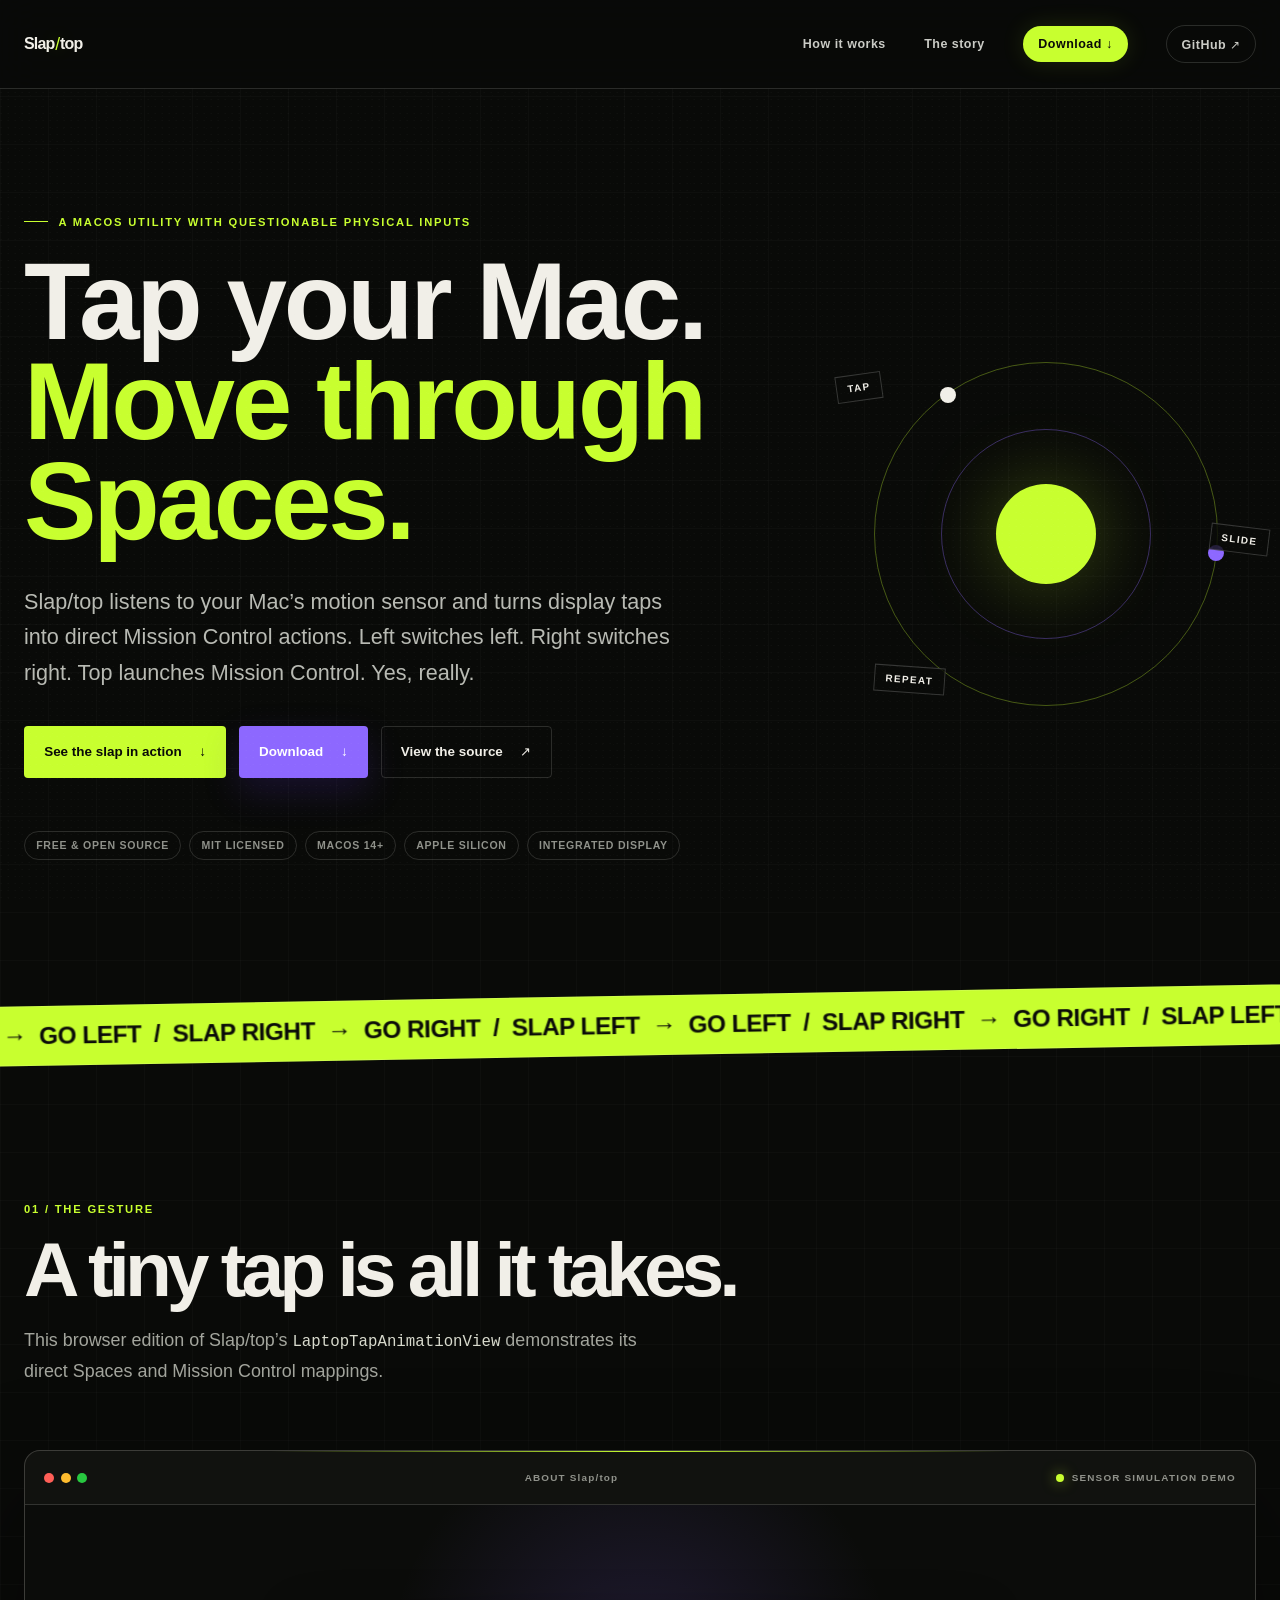
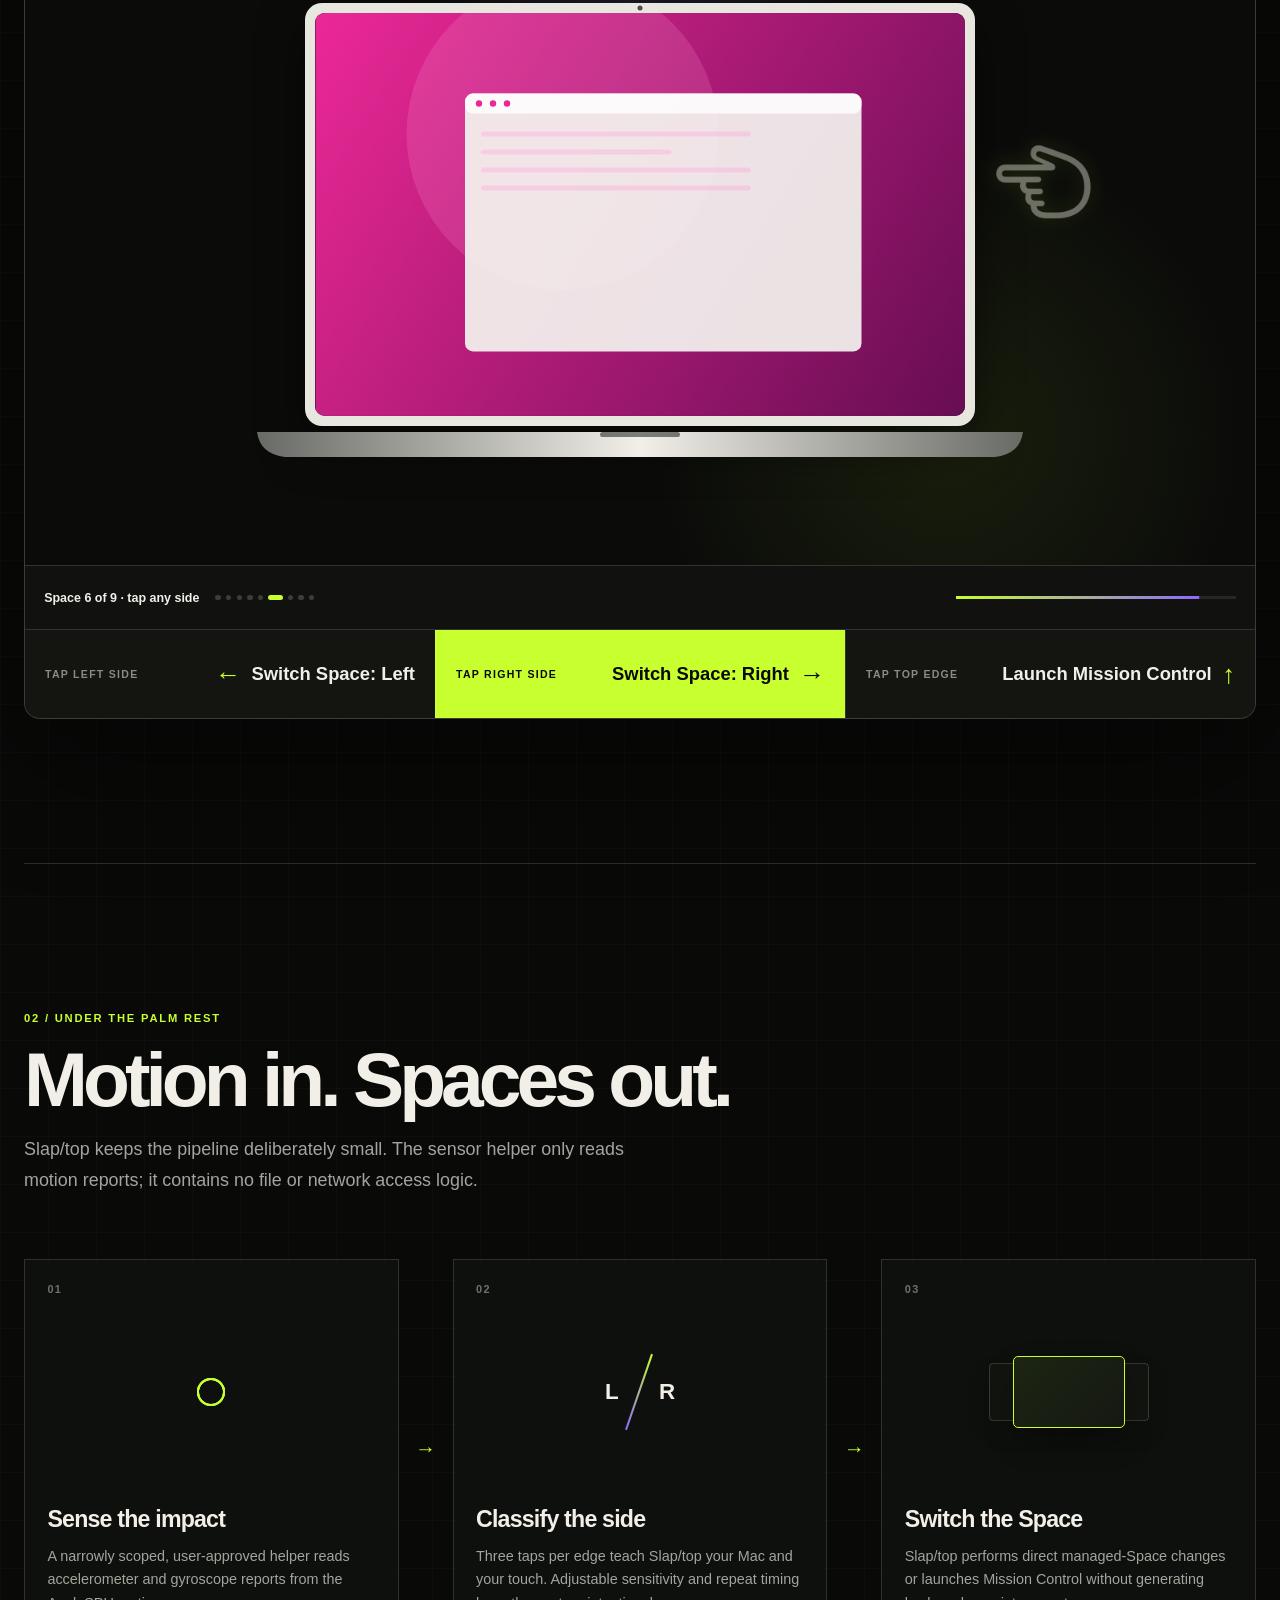
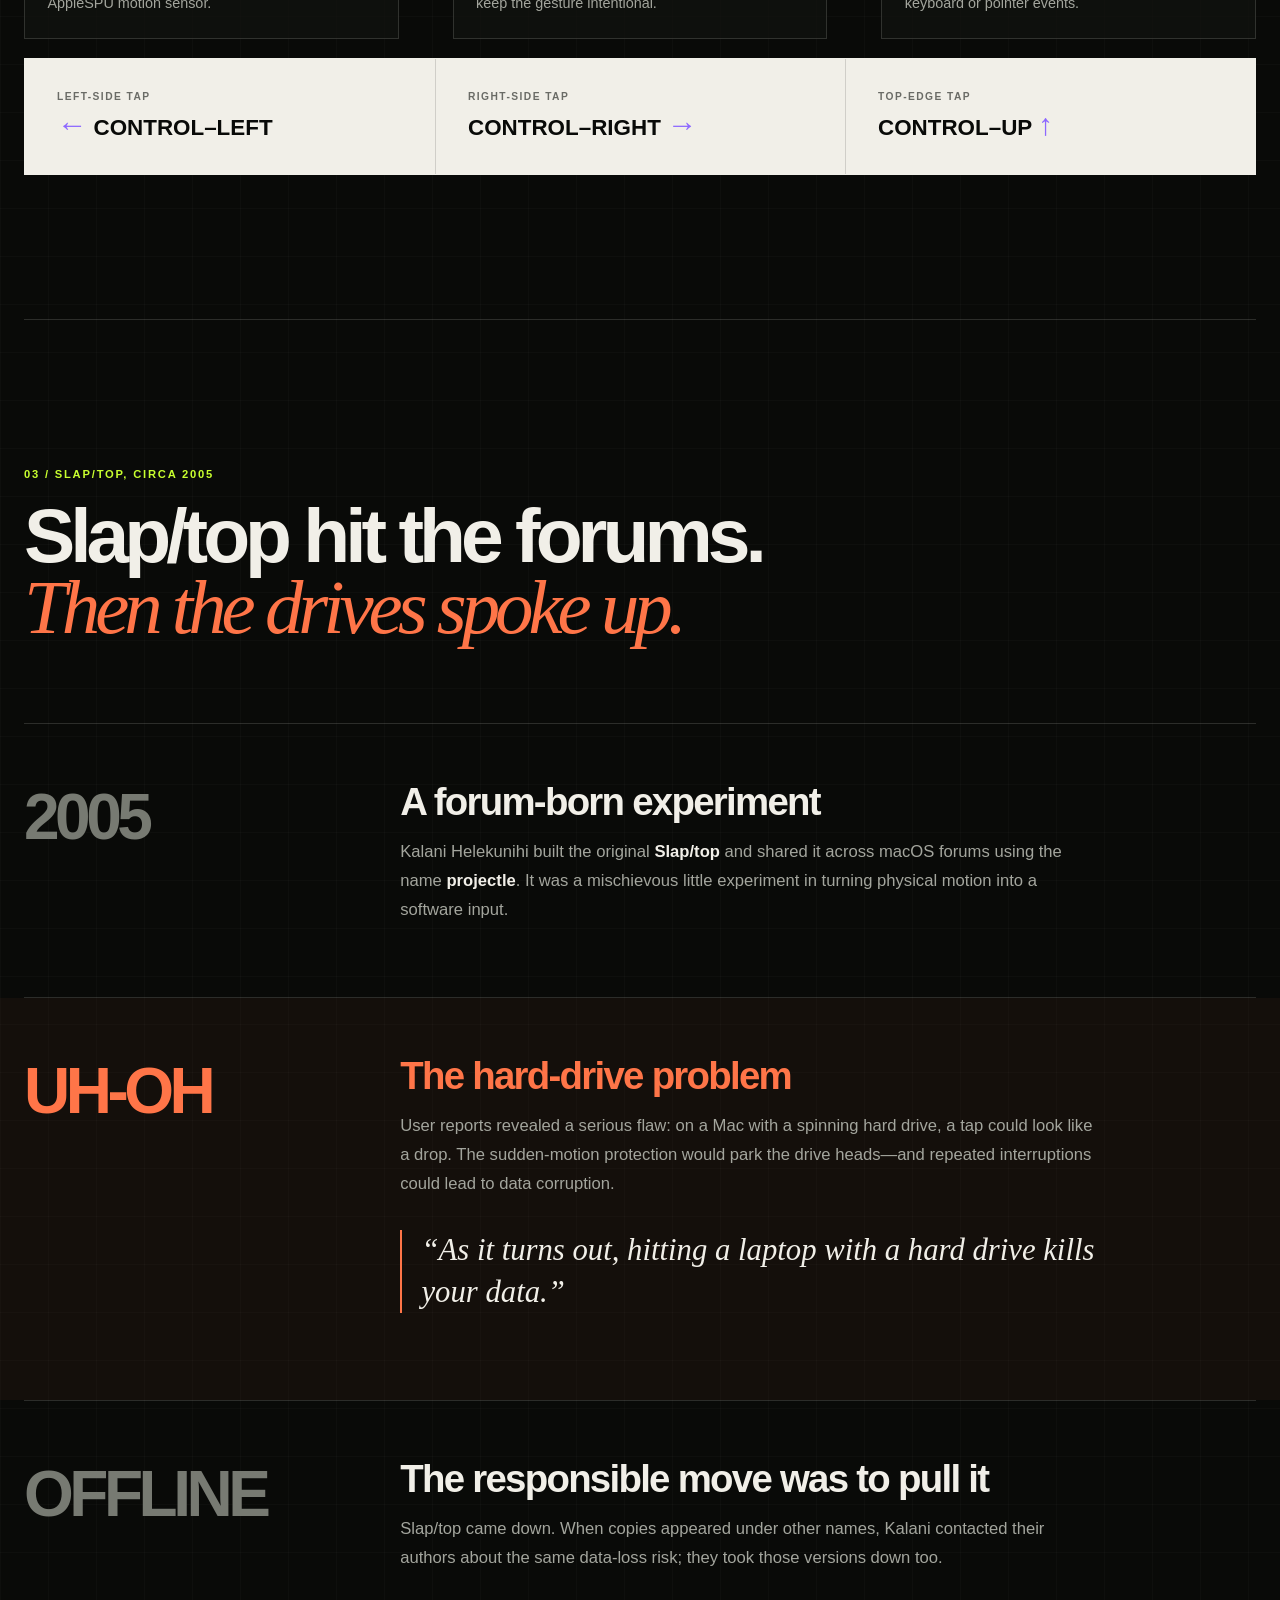
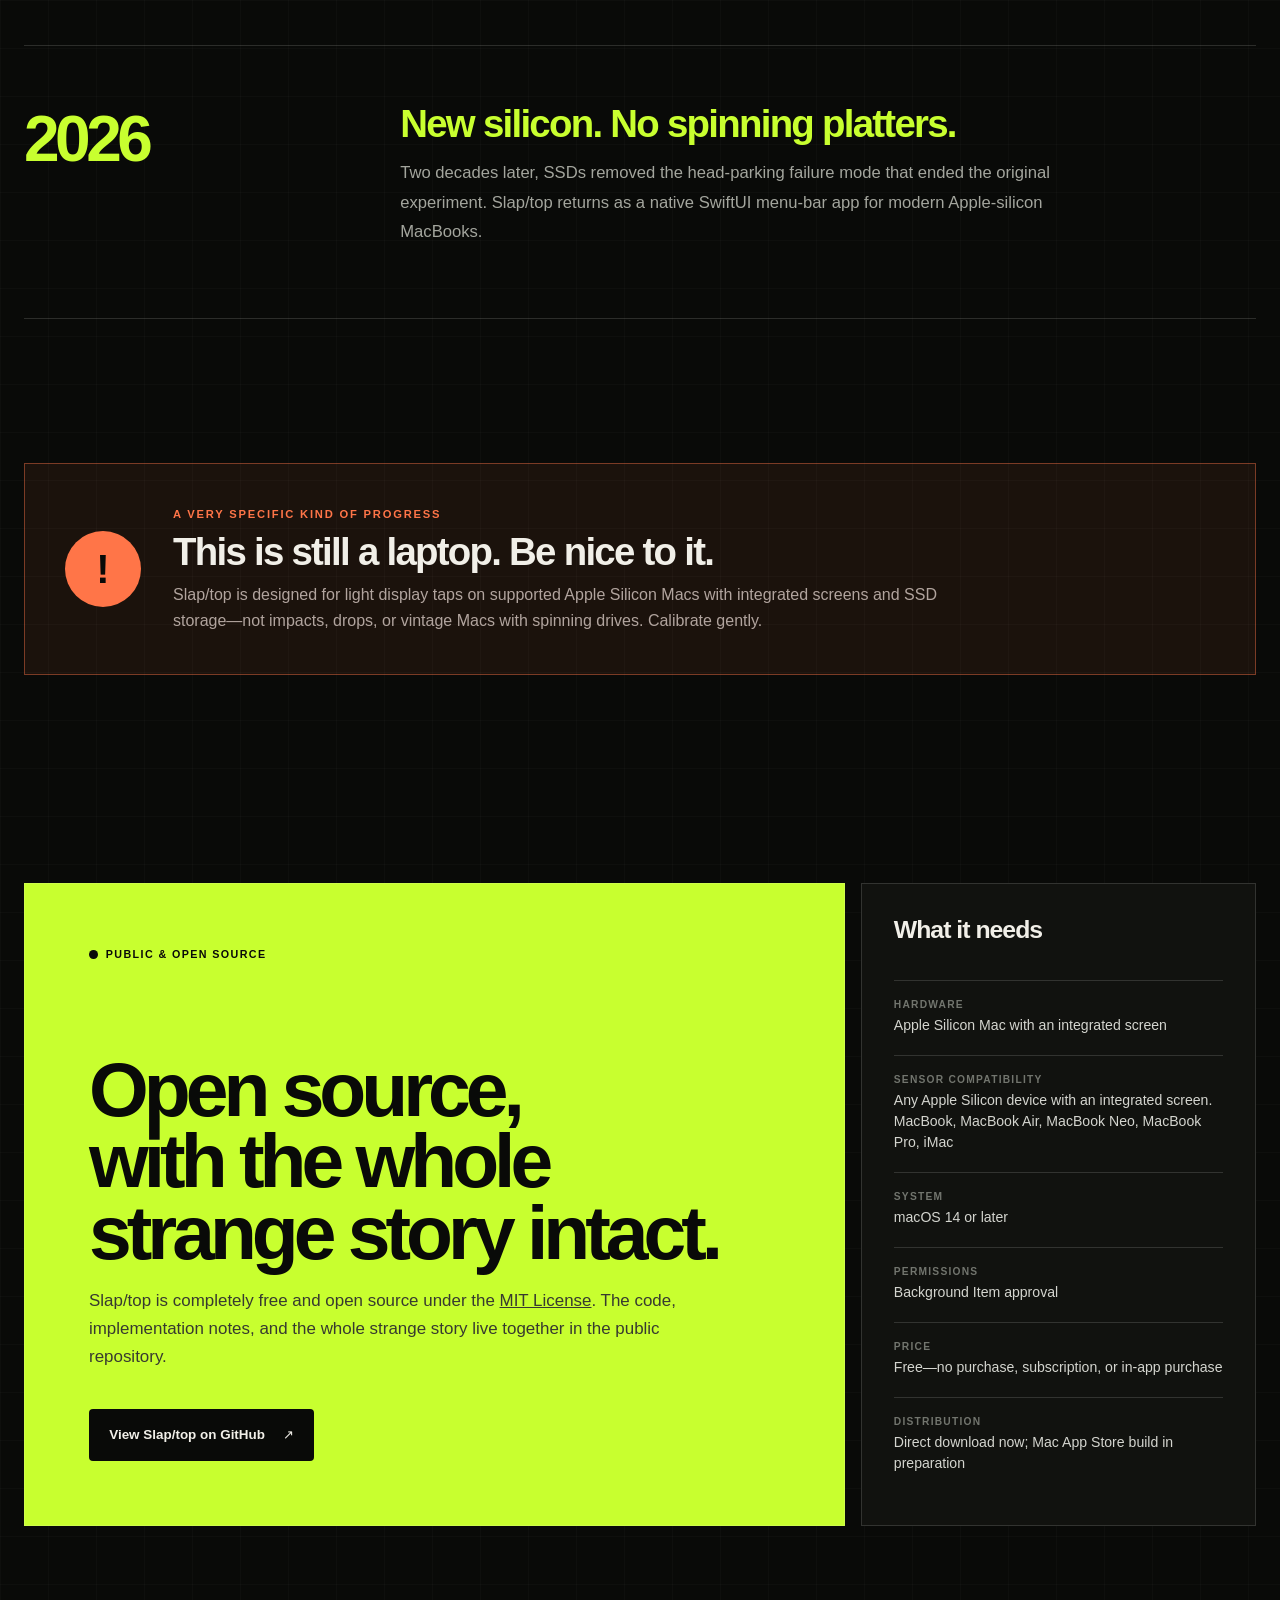
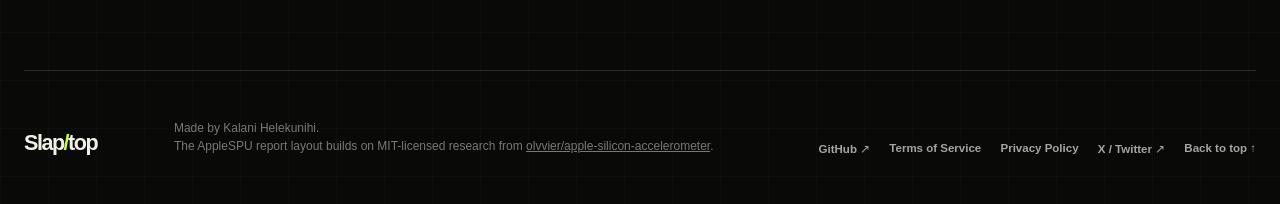
==== commit 5465f026: "Prepare customizable controls and App Store QA release Add configurable Mission Control key bindings" ====
--- a/website/index.html
+++ b/website/index.html
@@ -4,7 +4,7 @@
   <meta charset="utf-8">
   <meta name="viewport" content="width=device-width, initial-scale=1, maximum-scale=1, user-scalable=no, viewport-fit=cover">
   <meta name="theme-color" content="#090a08">
-  <meta name="description" content="Slap/top turns display taps on an Apple Silicon Mac into direct Spaces and Mission Control actions. A modern revival of Kalani Helekunihi's 2005 utility, originally shared under the forum name projectle.">
+  <meta name="description" content="Slap/top is a free, open-source MIT-licensed macOS utility that turns display taps on an Apple Silicon Mac into direct Spaces and Mission Control actions.">
   <meta property="og:type" content="website">
   <meta property="og:url" content="https://slaptop.am.guru/">
   <meta property="og:title" content="Slap/top — tap your Mac, move through Spaces">
@@ -21,7 +21,7 @@
   <title>Slap/top — Tap your Mac. Move through Spaces.</title>
   <link rel="alternate" type="image/svg+xml" href="og.svg?v=20260718-7" title="Slap/top social card vector source">
   <link rel="preload" as="image" href="mission-control.webp?v=20260718-4" type="image/webp">
-  <link rel="stylesheet" href="styles.css?v=20260718-11">
+  <link rel="stylesheet" href="styles.css?v=20260719-1">
   <script src="script.js?v=20260718-12" defer></script>
 </head>
 <body>
@@ -69,6 +69,8 @@
           </a>
         </div>
         <div class="hero-meta reveal" aria-label="System requirements">
+          <span>Free &amp; open source</span>
+          <span>MIT licensed</span>
           <span>macOS 14+</span>
           <span>Apple silicon</span>
           <span>Integrated display</span>
@@ -235,7 +237,7 @@
       <div class="open-card reveal">
         <span class="availability"><i aria-hidden="true"></i> PUBLIC &amp; OPEN SOURCE</span>
         <h2>Open source,<br>with the whole strange story intact.</h2>
-        <p>The Slap/top app and this website are available for people to study, build on, and share with attribution. The code, implementation notes, and the whole strange story live together in the public repository.</p>
+        <p>Slap/top is completely free and open source under the <a href="https://github.com/AM-Guru/Slaptop/blob/main/LICENSE" target="_blank" rel="noopener noreferrer">MIT License</a>. The code, implementation notes, and the whole strange story live together in the public repository.</p>
         <a class="button button-dark" href="https://github.com/am-guru/Slaptop" target="_blank" rel="noopener noreferrer">
           View Slap/top on GitHub <span aria-hidden="true">↗</span>
         </a>
@@ -248,7 +250,8 @@
           <div><dt>Sensor compatibility</dt><dd>Any Apple Silicon device with an integrated screen. MacBook, MacBook Air, MacBook Neo, MacBook Pro, iMac</dd></div>
           <div><dt>System</dt><dd>macOS 14 or later</dd></div>
           <div><dt>Permissions</dt><dd>Background Item approval</dd></div>
-          <div><dt>Distribution</dt><dd>Outside the Mac App Store</dd></div>
+          <div><dt>Price</dt><dd>Free—no purchase, subscription, or in-app purchase</dd></div>
+          <div><dt>Distribution</dt><dd>Direct download now; Mac App Store build in preparation</dd></div>
         </dl>
       </div>
     </section>
@@ -259,6 +262,8 @@
     <p>Made by Kalani Helekunihi.<br>The AppleSPU report layout builds on MIT-licensed research from <a href="https://github.com/olvvier/apple-silicon-accelerometer" target="_blank" rel="noopener noreferrer">olvvier/apple-silicon-accelerometer</a>.</p>
     <div class="footer-links">
       <a href="https://github.com/am-guru/Slaptop" target="_blank" rel="noopener noreferrer">GitHub ↗</a>
+      <a href="terms.html">Terms of Service</a>
+      <a href="privacy.html">Privacy Policy</a>
       <a href="https://x.com/kalanimakutu" target="_blank" rel="noopener noreferrer" aria-label="Kalani Helekunihi on X">X / Twitter ↗</a>
       <a href="#top">Back to top ↑</a>
     </div>
--- a/website/styles.css
+++ b/website/styles.css
@@ -1211,6 +1211,94 @@
   text-decoration: none;
 }
 
+.legal-main {
+  min-height: calc(100vh - 88px);
+  padding: clamp(5rem, 10vw, 9rem) 0;
+}
+
+.legal-shell {
+  width: min(calc(100% - 48px), 920px);
+  margin: 0 auto;
+}
+
+.legal-header {
+  margin-bottom: clamp(3rem, 7vw, 5.5rem);
+}
+
+.legal-header h1 {
+  max-width: none;
+  margin-bottom: 1.2rem;
+  font-size: clamp(3.4rem, 8vw, 6.8rem);
+}
+
+.legal-header p {
+  max-width: 720px;
+  color: #b8bab3;
+  font-size: 1.08rem;
+  line-height: 1.7;
+}
+
+.legal-updated {
+  display: block;
+  margin-top: 1.2rem;
+  color: #777a73;
+  font-size: 0.75rem;
+  font-weight: 750;
+  letter-spacing: 0.08em;
+  text-transform: uppercase;
+}
+
+.legal-card {
+  padding: clamp(1.5rem, 5vw, 3.5rem);
+  border: 1px solid var(--line);
+  border-radius: 18px;
+  background: rgba(20, 21, 18, 0.78);
+}
+
+.legal-card section + section {
+  margin-top: 3rem;
+  padding-top: 3rem;
+  border-top: 1px solid var(--line);
+}
+
+.legal-card h2 {
+  margin-bottom: 1rem;
+  font-size: clamp(1.65rem, 4vw, 2.3rem);
+  letter-spacing: -0.04em;
+}
+
+.legal-card p,
+.legal-card li {
+  color: #b8bab3;
+  font-size: 1rem;
+  line-height: 1.75;
+}
+
+.legal-card p:last-child,
+.legal-card ul:last-child {
+  margin-bottom: 0;
+}
+
+.legal-card ul {
+  margin: 1rem 0 0;
+  padding-left: 1.35rem;
+}
+
+.legal-card li + li {
+  margin-top: 0.65rem;
+}
+
+.legal-card a {
+  color: var(--acid);
+  text-underline-offset: 0.18em;
+}
+
+.legal-callout {
+  padding: 1.3rem 1.4rem;
+  border-left: 3px solid var(--acid);
+  background: rgba(200, 255, 47, 0.06);
+}
+
 .reveal {
   opacity: 1;
   transform: translateY(0);
@@ -1287,6 +1375,7 @@
   .history-section,
   .open-section,
   .reality-check,
+  .legal-shell,
   footer {
     width: min(calc(100% - 28px), var(--max));
   }
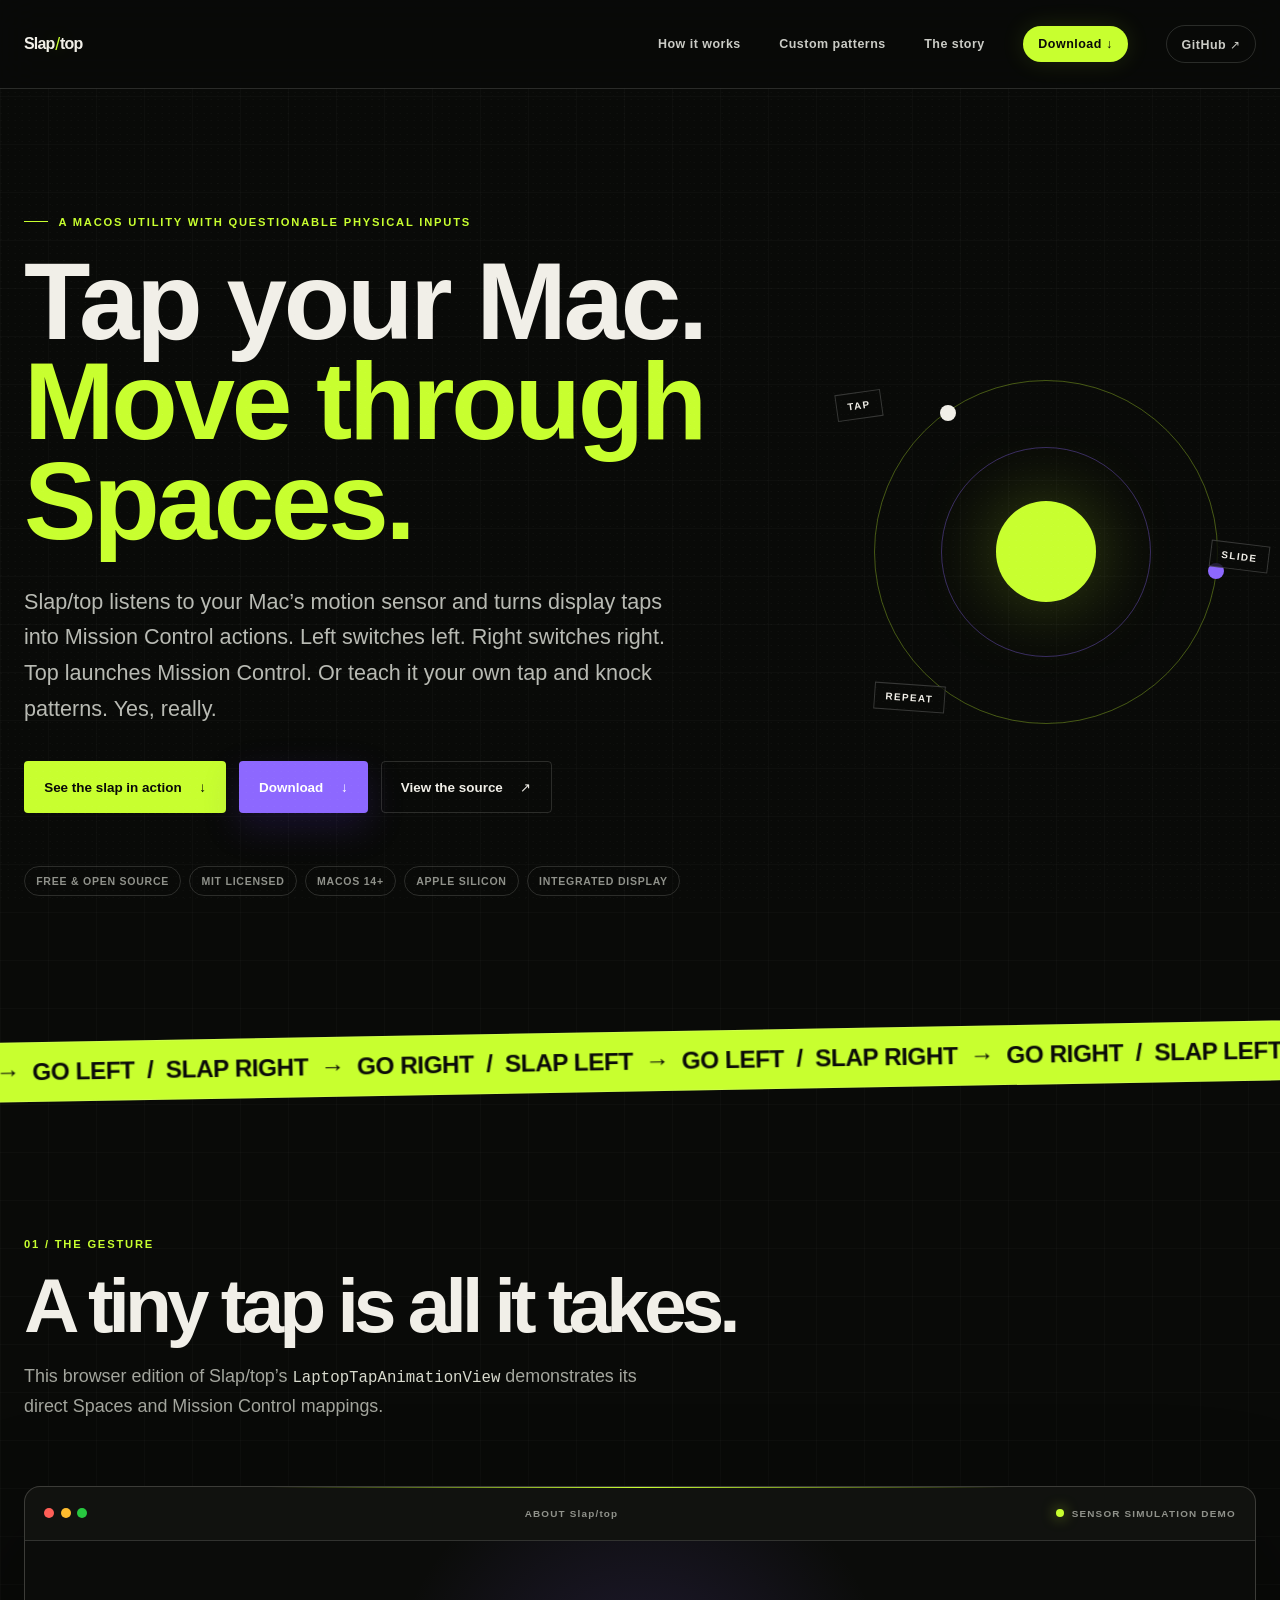
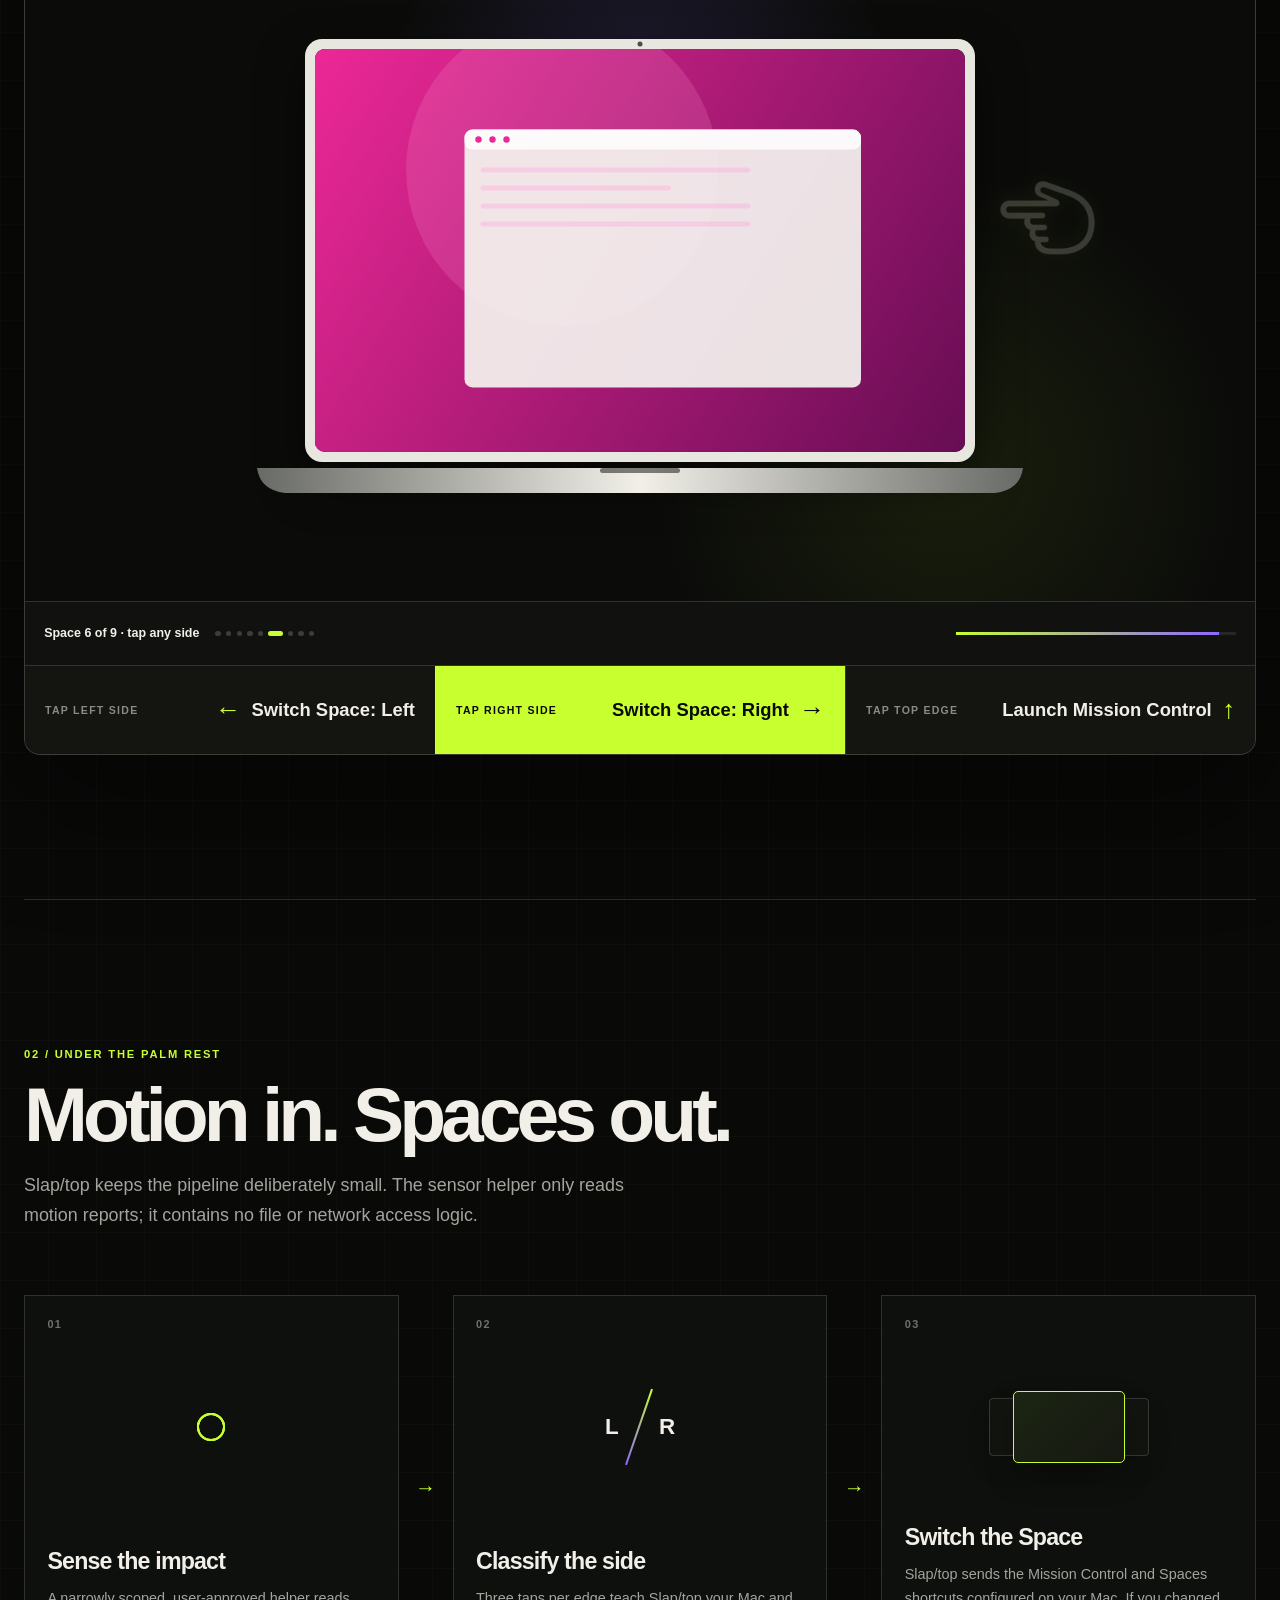
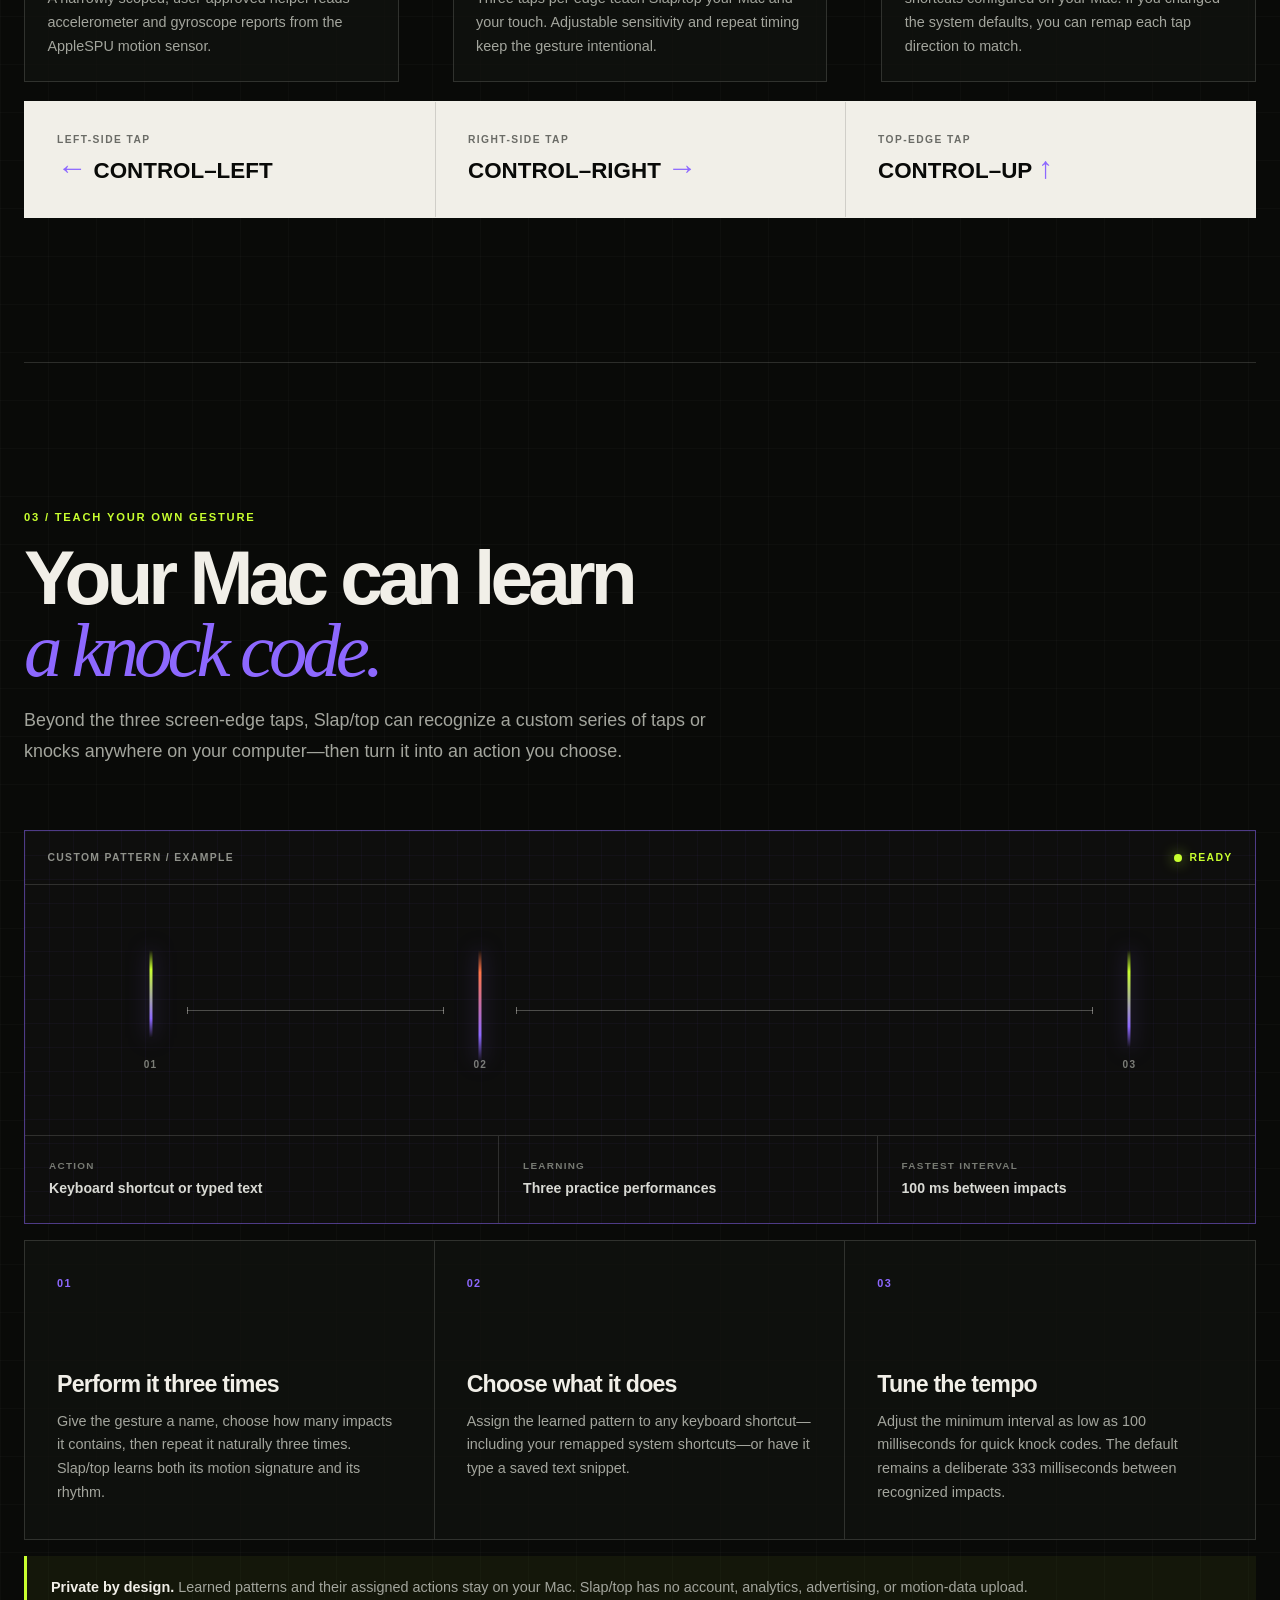
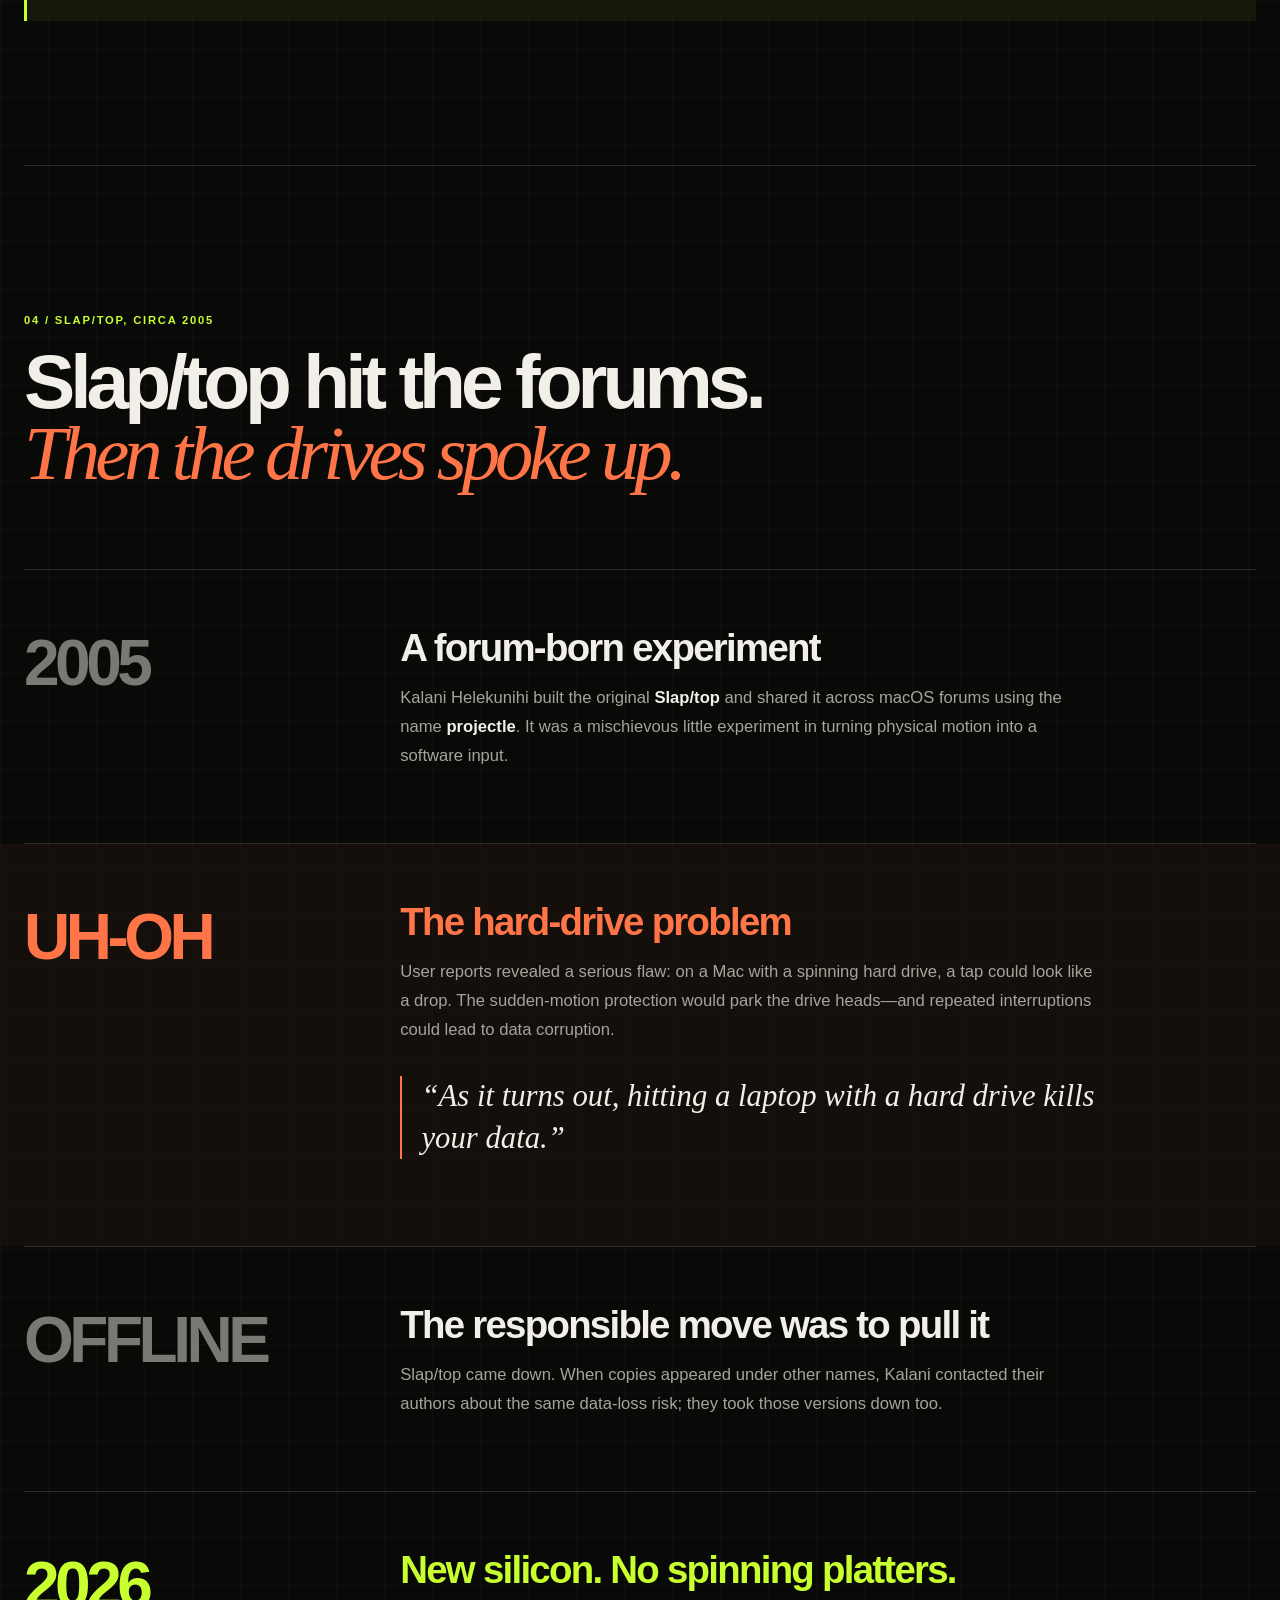
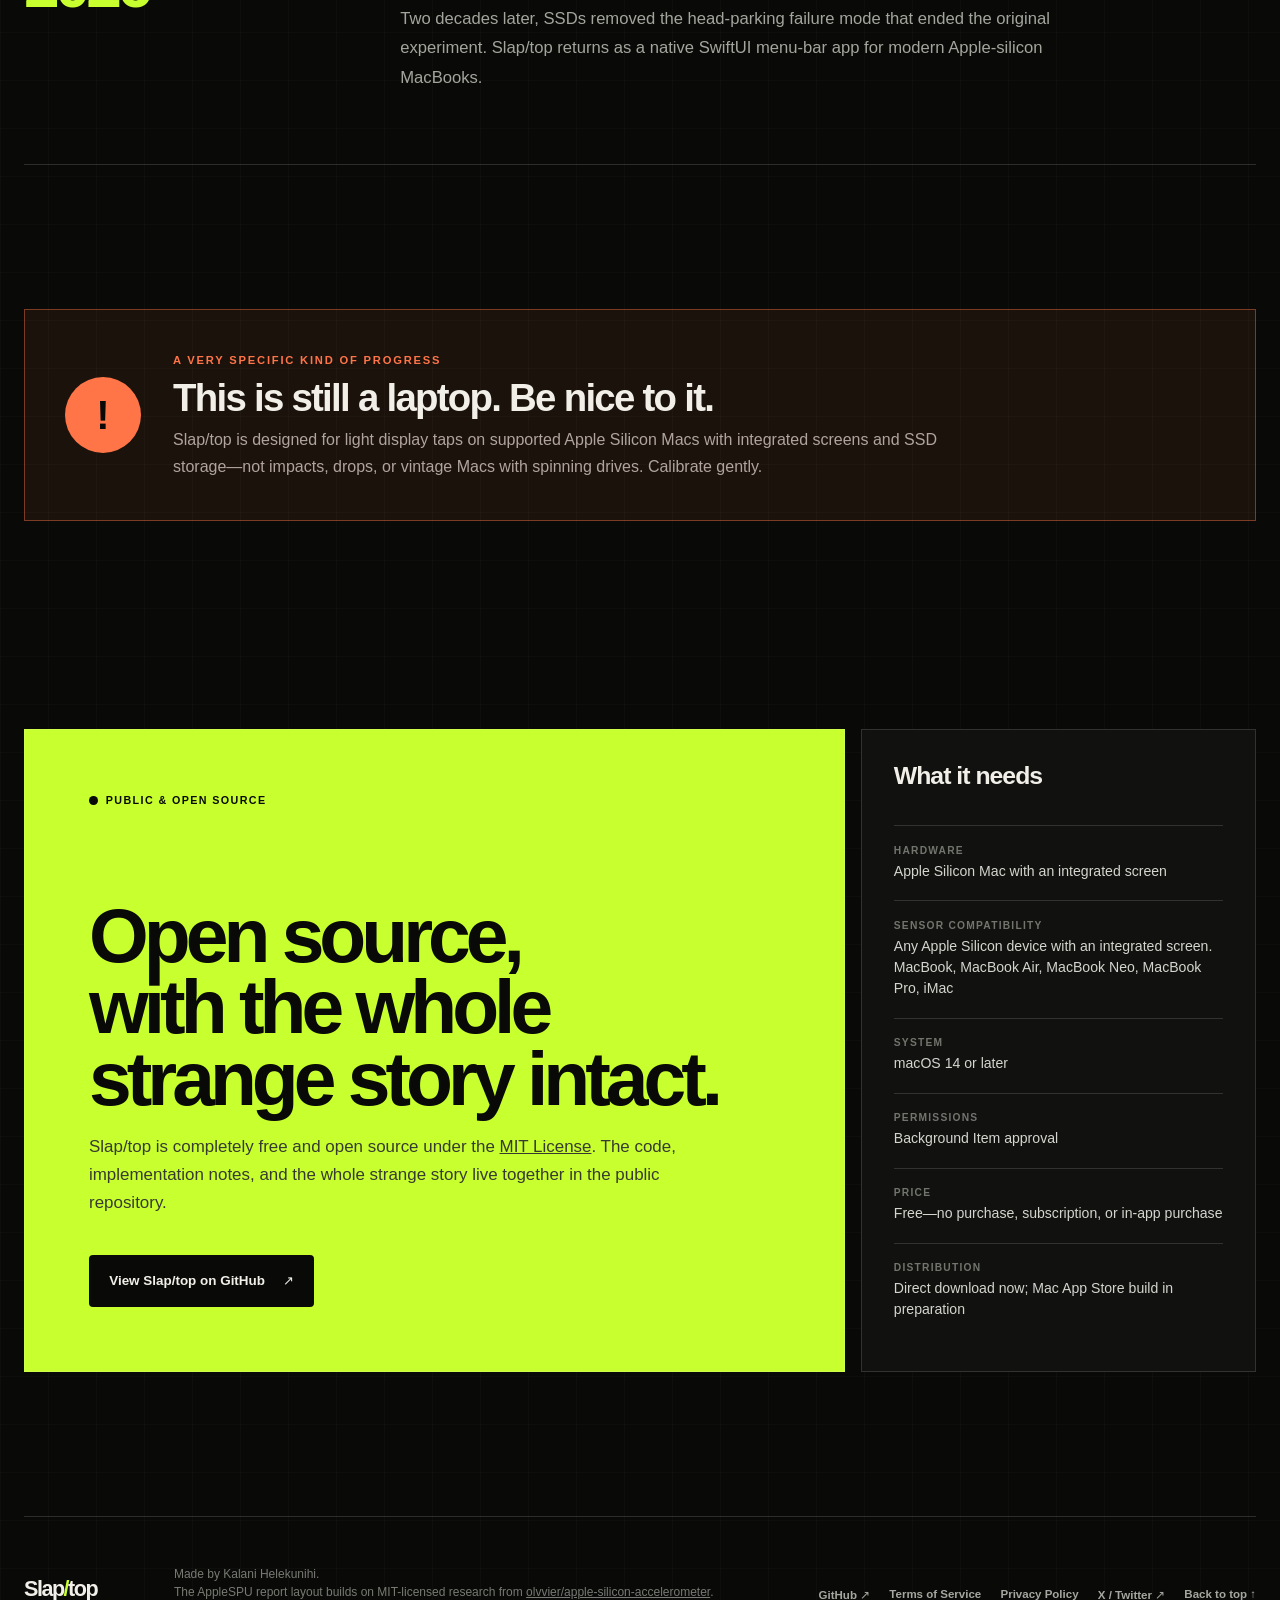
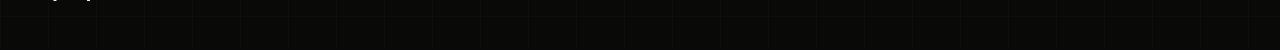
==== commit eb7c90d6: "Improve custom knock pattern support Allow impacts 100 ms apart, capture macOS system shortcuts whil" ====
--- a/website/index.html
+++ b/website/index.html
@@ -4,11 +4,11 @@
   <meta charset="utf-8">
   <meta name="viewport" content="width=device-width, initial-scale=1, maximum-scale=1, user-scalable=no, viewport-fit=cover">
   <meta name="theme-color" content="#090a08">
-  <meta name="description" content="Slap/top is a free, open-source MIT-licensed macOS utility that turns display taps on an Apple Silicon Mac into direct Spaces and Mission Control actions.">
+  <meta name="description" content="Slap/top is a free, open-source MIT-licensed macOS utility that turns display taps into Spaces and Mission Control actions, and learns custom tap or knock patterns for shortcuts and text.">
   <meta property="og:type" content="website">
   <meta property="og:url" content="https://slaptop.am.guru/">
   <meta property="og:title" content="Slap/top — tap your Mac, move through Spaces">
-  <meta property="og:description" content="A wonderfully unnecessary macOS utility by Kalani Helekunihi, rebuilt for Apple silicon.">
+  <meta property="og:description" content="Move through Spaces with a tap, or teach your Apple-silicon Mac custom tap and knock patterns.">
   <meta property="og:image" content="https://slaptop.am.guru/og.png?v=20260718-7">
   <meta property="og:image:type" content="image/png">
   <meta property="og:image:width" content="2400">
@@ -16,12 +16,12 @@
   <meta property="og:image:alt" content="Slap/top social card showing the slash wordmark and an outlined laptop with nine colorful Spaces.">
   <meta name="twitter:card" content="summary_large_image">
   <meta name="twitter:title" content="Slap/top — tap your Mac, move through Spaces">
-  <meta name="twitter:description" content="A wonderfully unnecessary macOS utility by Kalani Helekunihi, rebuilt for Apple silicon.">
+  <meta name="twitter:description" content="Move through Spaces with a tap, or teach your Apple-silicon Mac custom tap and knock patterns.">
   <meta name="twitter:image" content="https://slaptop.am.guru/og.png?v=20260718-7">
   <title>Slap/top — Tap your Mac. Move through Spaces.</title>
   <link rel="alternate" type="image/svg+xml" href="og.svg?v=20260718-7" title="Slap/top social card vector source">
   <link rel="preload" as="image" href="mission-control.webp?v=20260718-4" type="image/webp">
-  <link rel="stylesheet" href="styles.css?v=20260719-1">
+  <link rel="stylesheet" href="styles.css?v=20260719-2">
   <script src="script.js?v=20260718-12" defer></script>
 </head>
 <body>
@@ -37,6 +37,7 @@
       </a>
       <nav aria-label="Primary navigation">
         <a href="#how">How it works</a>
+        <a href="#patterns">Custom patterns</a>
         <a href="#history">The story</a>
         <a class="nav-download" href="https://github.com/AM-Guru/Slaptop/releases/latest" data-latest-dmg>
           Download <span aria-hidden="true">↓</span>
@@ -57,7 +58,7 @@
           <span>Move through Spaces.</span>
         </h1>
         <p class="hero-lede reveal">
-          Slap/top listens to your Mac’s motion sensor and turns display taps into direct Mission Control actions. Left switches left. Right switches right. Top launches Mission Control. Yes, really.
+          Slap/top listens to your Mac’s motion sensor and turns display taps into Mission Control actions. Left switches left. Right switches right. Top launches Mission Control. Or teach it your own tap and knock patterns. Yes, really.
         </p>
         <div class="hero-actions reveal">
           <a class="button button-primary" href="#demo">See the slap in action <span aria-hidden="true">↓</span></a>
@@ -162,7 +163,7 @@
           <span class="flow-index">03</span>
           <div class="flow-glyph spaces-glyph" aria-hidden="true"><i></i><i></i><i></i></div>
           <h3>Switch the Space</h3>
-          <p>Slap/top performs direct managed-Space changes or launches Mission Control without generating keyboard or pointer events.</p>
+          <p>Slap/top sends the Mission Control and Spaces shortcuts configured on your Mac. If you changed the system defaults, you can remap each tap direction to match.</p>
         </article>
       </div>
 
@@ -182,9 +183,56 @@
       </div>
     </section>
 
+    <section class="pattern-section" id="patterns">
+      <div class="pattern-intro reveal">
+        <span class="section-number">03 / TEACH YOUR OWN GESTURE</span>
+        <h2>Your Mac can learn<br><em>a knock code.</em></h2>
+        <p>Beyond the three screen-edge taps, Slap/top can recognize a custom series of taps or knocks anywhere on your computer—then turn it into an action you choose.</p>
+      </div>
+
+      <div class="pattern-board reveal" aria-label="Example custom pattern with three impacts">
+        <div class="pattern-board-header">
+          <span>CUSTOM PATTERN / EXAMPLE</span>
+          <span class="pattern-ready"><i aria-hidden="true"></i> READY</span>
+        </div>
+        <div class="pattern-wave" aria-hidden="true">
+          <span class="pattern-hit pattern-hit-one"><i></i><b>01</b></span>
+          <span class="pattern-gap pattern-gap-short"></span>
+          <span class="pattern-hit pattern-hit-two"><i></i><b>02</b></span>
+          <span class="pattern-gap pattern-gap-long"></span>
+          <span class="pattern-hit pattern-hit-three"><i></i><b>03</b></span>
+        </div>
+        <div class="pattern-board-footer">
+          <div><span>ACTION</span><strong>Keyboard shortcut or typed text</strong></div>
+          <div><span>LEARNING</span><strong>Three practice performances</strong></div>
+          <div><span>FASTEST INTERVAL</span><strong>100 ms between impacts</strong></div>
+        </div>
+      </div>
+
+      <div class="pattern-grid">
+        <article class="pattern-card reveal">
+          <span class="pattern-index">01</span>
+          <h3>Perform it three times</h3>
+          <p>Give the gesture a name, choose how many impacts it contains, then repeat it naturally three times. Slap/top learns both its motion signature and its rhythm.</p>
+        </article>
+        <article class="pattern-card reveal">
+          <span class="pattern-index">02</span>
+          <h3>Choose what it does</h3>
+          <p>Assign the learned pattern to any keyboard shortcut—including your remapped system shortcuts—or have it type a saved text snippet.</p>
+        </article>
+        <article class="pattern-card reveal">
+          <span class="pattern-index">03</span>
+          <h3>Tune the tempo</h3>
+          <p>Adjust the minimum interval as low as 100 milliseconds for quick knock codes. The default remains a deliberate 333 milliseconds between recognized impacts.</p>
+        </article>
+      </div>
+
+      <p class="pattern-local reveal"><strong>Private by design.</strong> Learned patterns and their assigned actions stay on your Mac. Slap/top has no account, analytics, advertising, or motion-data upload.</p>
+    </section>
+
     <section class="history-section" id="history">
       <div class="history-intro reveal">
-        <span class="section-number">03 / Slap/top, CIRCA 2005</span>
+        <span class="section-number">04 / Slap/top, CIRCA 2005</span>
         <h2>Slap/top hit the forums.<br><em>Then the drives spoke up.</em></h2>
       </div>
 
--- a/website/styles.css
+++ b/website/styles.css
@@ -463,6 +463,7 @@
 
 .demo-section,
 .how-section,
+.pattern-section,
 .history-section,
 .open-section {
   width: min(calc(100% - 48px), var(--max));
@@ -929,6 +930,222 @@
   font-weight: 400;
 }
 
+.pattern-section {
+  border-top: 1px solid var(--line);
+}
+
+.pattern-intro {
+  max-width: 940px;
+  margin-bottom: 4rem;
+}
+
+.pattern-intro h2 {
+  margin: 1.1rem 0 1.2rem;
+  font-size: clamp(3rem, 6vw, 5.8rem);
+  line-height: 0.93;
+  letter-spacing: -0.065em;
+}
+
+.pattern-intro h2 em {
+  color: var(--violet);
+  font-family: Georgia, "Times New Roman", serif;
+  font-weight: 400;
+}
+
+.pattern-intro p {
+  max-width: 730px;
+  color: var(--muted);
+  font-size: 1.12rem;
+  line-height: 1.7;
+}
+
+.pattern-board {
+  overflow: hidden;
+  border: 1px solid rgba(141, 104, 255, 0.5);
+  background:
+    linear-gradient(rgba(141, 104, 255, 0.045) 1px, transparent 1px),
+    linear-gradient(90deg, rgba(141, 104, 255, 0.045) 1px, transparent 1px),
+    rgba(15, 15, 14, 0.9);
+  background-size: 24px 24px;
+}
+
+.pattern-board-header {
+  min-height: 54px;
+  padding: 0 1.4rem;
+  display: flex;
+  align-items: center;
+  justify-content: space-between;
+  gap: 1rem;
+  border-bottom: 1px solid var(--line);
+  color: #90928b;
+  font-size: 0.65rem;
+  font-weight: 850;
+  letter-spacing: 0.13em;
+}
+
+.pattern-ready {
+  display: inline-flex;
+  align-items: center;
+  gap: 0.45rem;
+  color: var(--acid);
+}
+
+.pattern-ready i {
+  width: 0.5rem;
+  height: 0.5rem;
+  border-radius: 50%;
+  background: currentColor;
+  box-shadow: 0 0 14px rgba(200, 255, 47, 0.65);
+}
+
+.pattern-wave {
+  min-height: 250px;
+  padding: 3rem clamp(1.4rem, 7vw, 6rem);
+  display: flex;
+  align-items: center;
+}
+
+.pattern-hit {
+  position: relative;
+  flex: 0 0 72px;
+  height: 120px;
+  display: flex;
+  align-items: flex-end;
+  justify-content: center;
+}
+
+.pattern-hit i {
+  position: absolute;
+  inset: 0 auto auto 50%;
+  width: 3px;
+  height: 88px;
+  transform: translateX(-50%);
+  background: linear-gradient(transparent, var(--acid) 22%, var(--violet) 78%, transparent);
+  box-shadow: 0 0 20px rgba(141, 104, 255, 0.5);
+}
+
+.pattern-hit-two i {
+  height: 112px;
+  background: linear-gradient(transparent, var(--orange) 20%, var(--violet) 76%, transparent);
+}
+
+.pattern-hit-three i {
+  height: 98px;
+}
+
+.pattern-hit b {
+  color: #7c7e77;
+  font-size: 0.63rem;
+  letter-spacing: 0.12em;
+}
+
+.pattern-gap {
+  position: relative;
+  height: 1px;
+  background: rgba(241, 239, 232, 0.28);
+}
+
+.pattern-gap::after {
+  position: absolute;
+  inset: -3px 0 auto;
+  height: 7px;
+  border-inline: 1px solid rgba(241, 239, 232, 0.42);
+  content: "";
+}
+
+.pattern-gap-short {
+  flex: 0.45 1 160px;
+}
+
+.pattern-gap-long {
+  flex: 1 1 360px;
+}
+
+.pattern-board-footer {
+  display: grid;
+  grid-template-columns: 1.25fr 1fr 1fr;
+  border-top: 1px solid var(--line);
+}
+
+.pattern-board-footer div {
+  min-width: 0;
+  padding: 1.5rem;
+}
+
+.pattern-board-footer div + div {
+  border-left: 1px solid var(--line);
+}
+
+.pattern-board-footer span,
+.pattern-board-footer strong {
+  display: block;
+}
+
+.pattern-board-footer span {
+  margin-bottom: 0.45rem;
+  color: #777a72;
+  font-size: 0.62rem;
+  font-weight: 850;
+  letter-spacing: 0.13em;
+}
+
+.pattern-board-footer strong {
+  color: #d9dad4;
+  font-size: 0.88rem;
+  line-height: 1.45;
+}
+
+.pattern-grid {
+  margin-top: 1rem;
+  display: grid;
+  grid-template-columns: repeat(3, minmax(0, 1fr));
+}
+
+.pattern-card {
+  min-height: 300px;
+  padding: 2rem;
+  border: 1px solid var(--line);
+  background: rgba(17, 18, 15, 0.74);
+}
+
+.pattern-card + .pattern-card {
+  border-left: 0;
+}
+
+.pattern-index {
+  color: var(--violet);
+  font-size: 0.68rem;
+  font-weight: 850;
+  letter-spacing: 0.13em;
+}
+
+.pattern-card h3 {
+  margin: 5rem 0 0.75rem;
+  font-size: 1.45rem;
+  letter-spacing: -0.035em;
+}
+
+.pattern-card p {
+  margin: 0;
+  color: var(--muted);
+  font-size: 0.9rem;
+  line-height: 1.65;
+}
+
+.pattern-local {
+  margin: 1rem 0 0;
+  padding: 1.3rem 1.5rem;
+  border-left: 3px solid var(--acid);
+  background: rgba(200, 255, 47, 0.055);
+  color: var(--muted);
+  font-size: 0.9rem;
+  line-height: 1.65;
+}
+
+.pattern-local strong {
+  color: var(--paper);
+}
+
 .mapping-arrow {
   color: var(--violet);
   font-size: 2.4rem;
@@ -1352,6 +1569,15 @@
     border-left: 0;
   }
 
+  .pattern-grid {
+    grid-template-columns: 1fr;
+  }
+
+  .pattern-card + .pattern-card {
+    border-top: 0;
+    border-left: 1px solid var(--line);
+  }
+
   .open-section {
     grid-template-columns: 1fr;
   }
@@ -1372,6 +1598,7 @@
   .hero,
   .demo-section,
   .how-section,
+  .pattern-section,
   .history-section,
   .open-section,
   .reality-check,
@@ -1430,6 +1657,7 @@
 
   .demo-section,
   .how-section,
+  .pattern-section,
   .history-section,
   .open-section {
     padding: 6rem 0;
@@ -1488,6 +1716,36 @@
     padding: 0;
   }
 
+  .pattern-intro {
+    margin-bottom: 2.6rem;
+  }
+
+  .pattern-wave {
+    min-height: 190px;
+    padding: 2rem 0.7rem;
+  }
+
+  .pattern-hit {
+    flex-basis: 46px;
+  }
+
+  .pattern-board-footer {
+    grid-template-columns: 1fr;
+  }
+
+  .pattern-board-footer div + div {
+    border-top: 1px solid var(--line);
+    border-left: 0;
+  }
+
+  .pattern-card {
+    min-height: auto;
+  }
+
+  .pattern-card h3 {
+    margin-top: 3rem;
+  }
+
   .timeline-item {
     grid-template-columns: 1fr;
     gap: 1.2rem;
